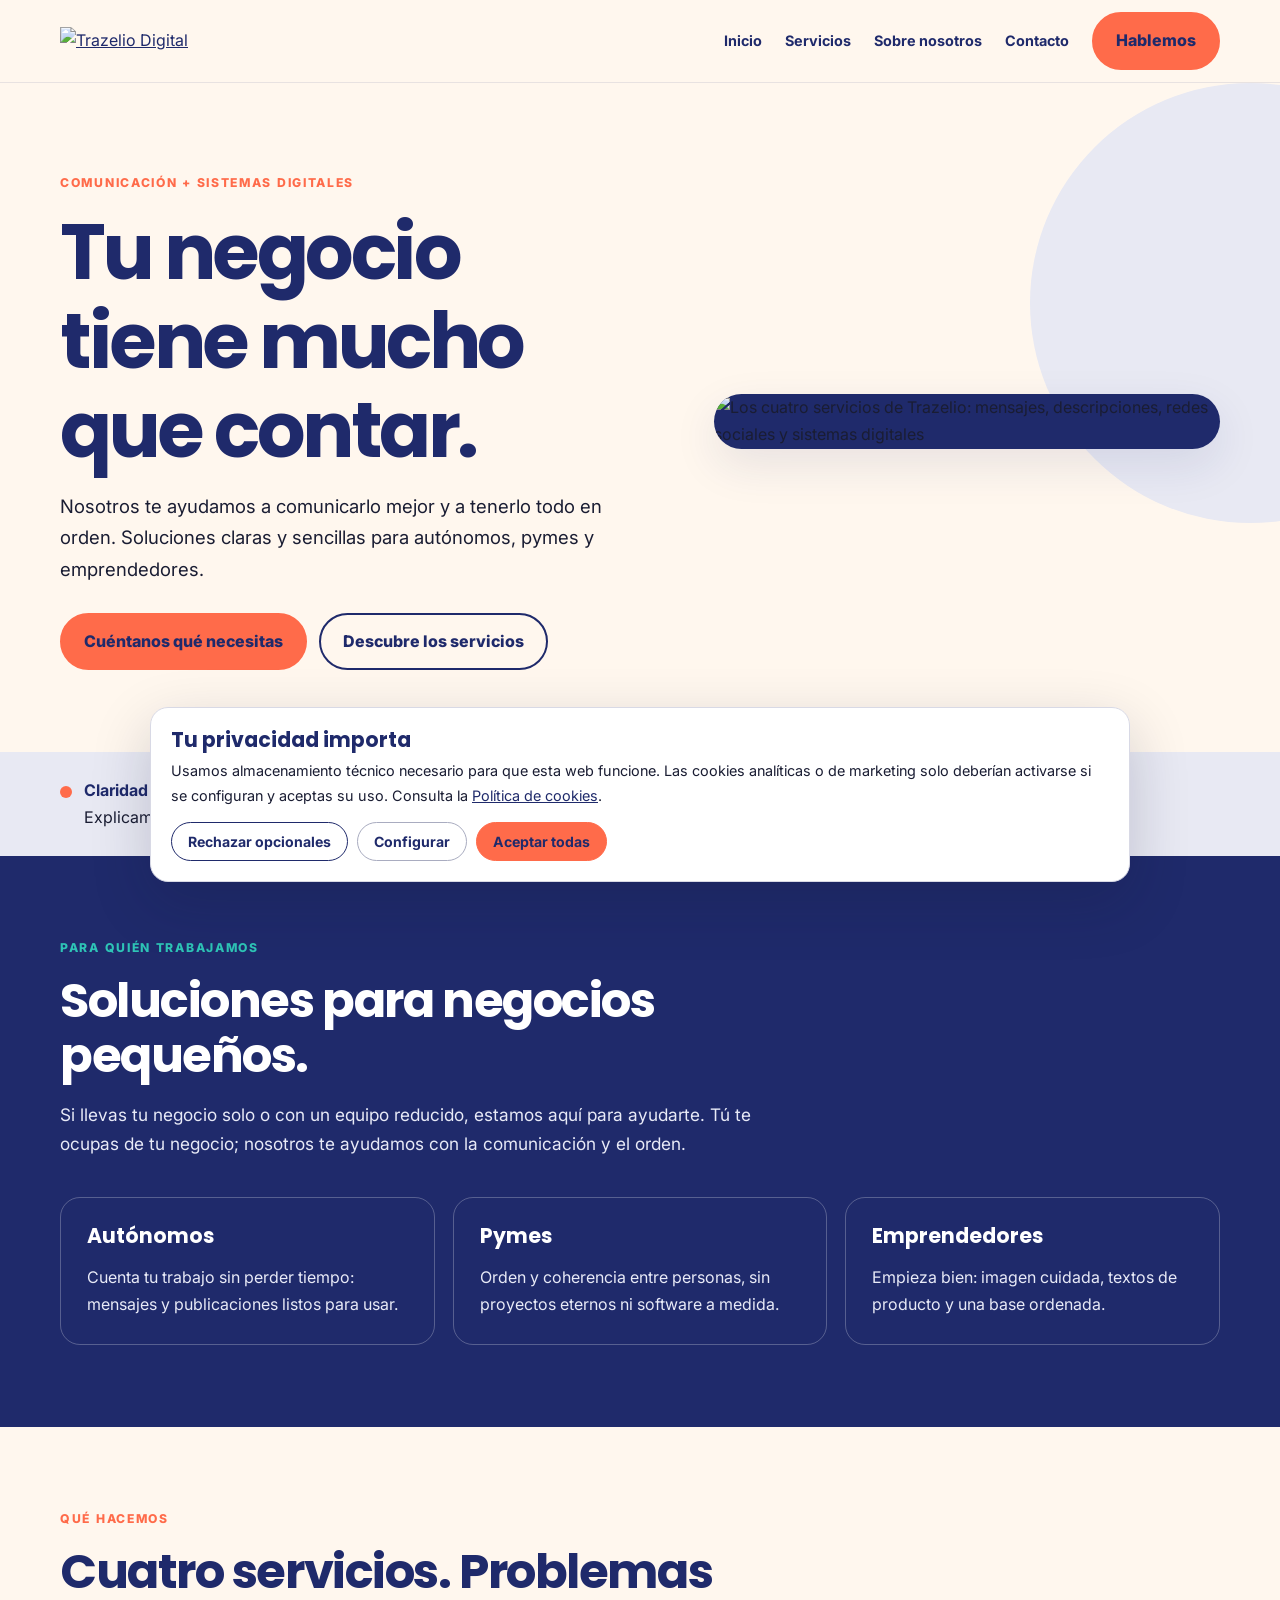
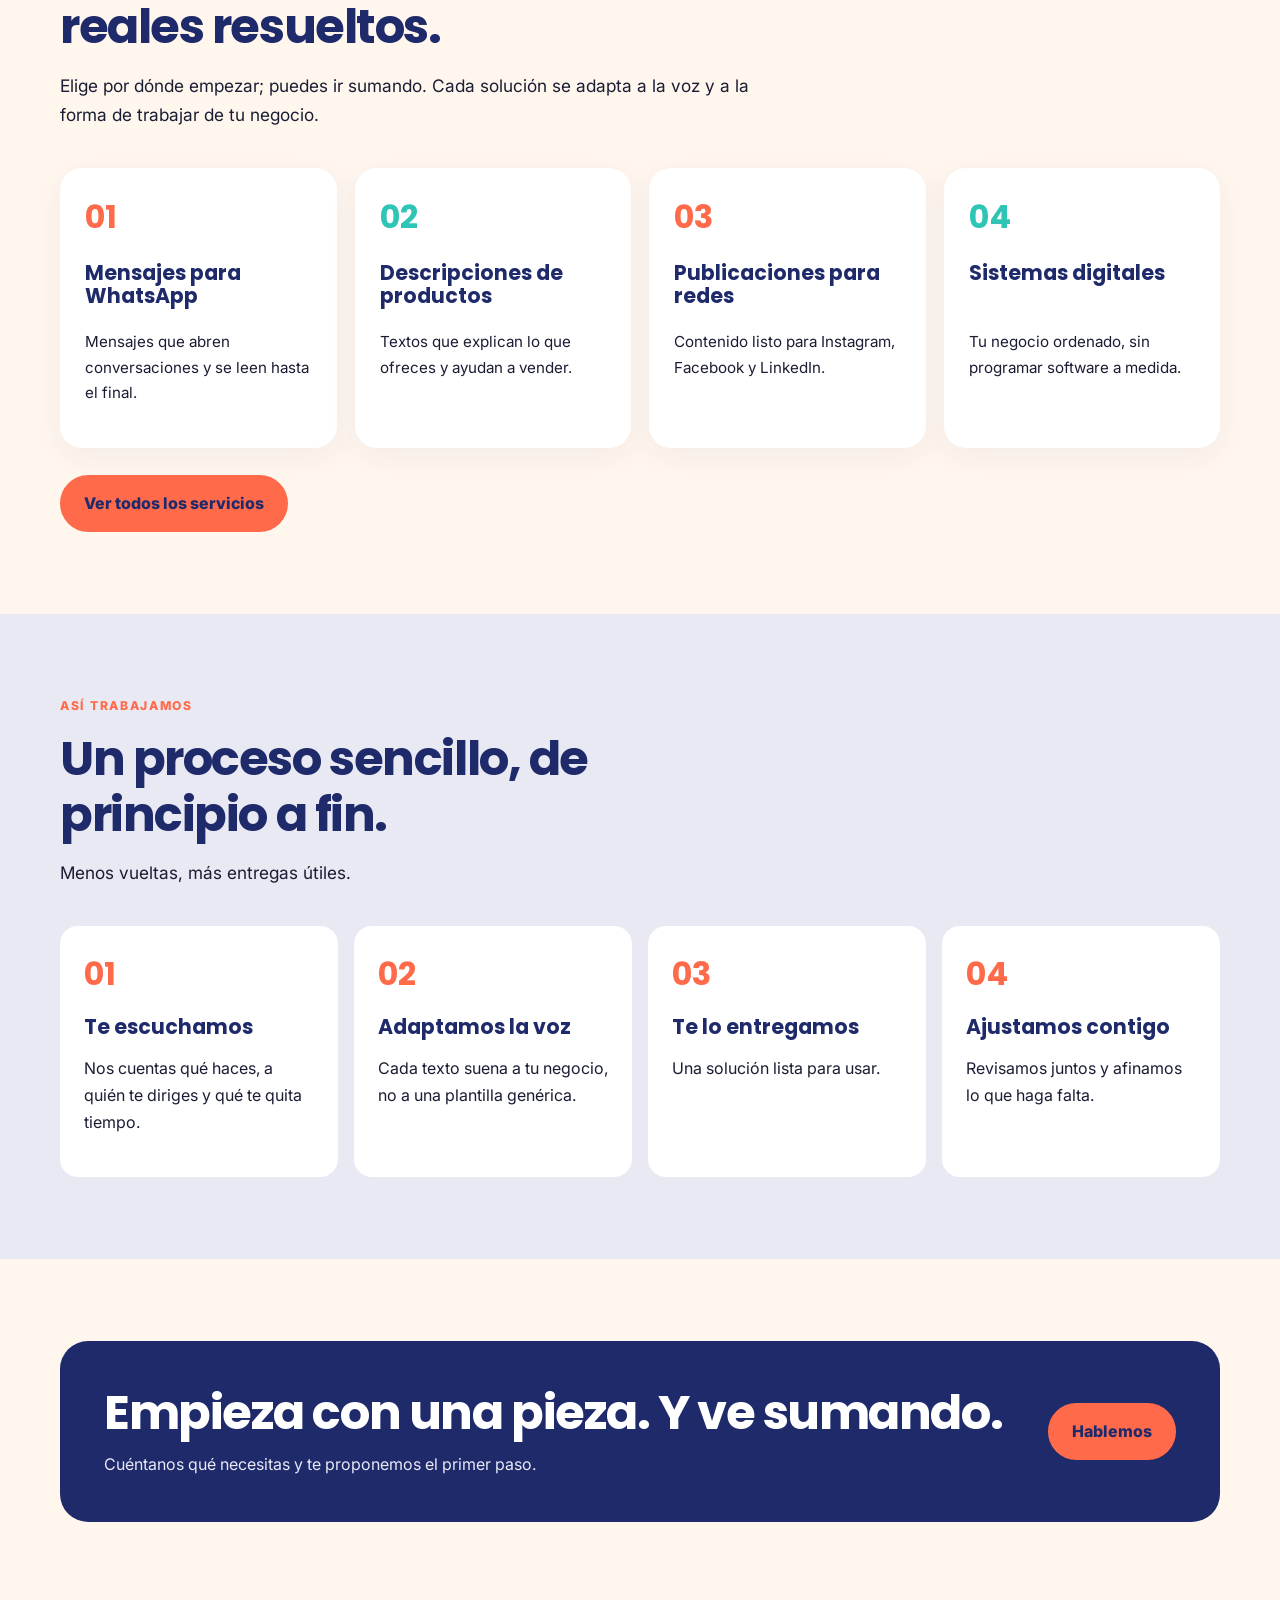
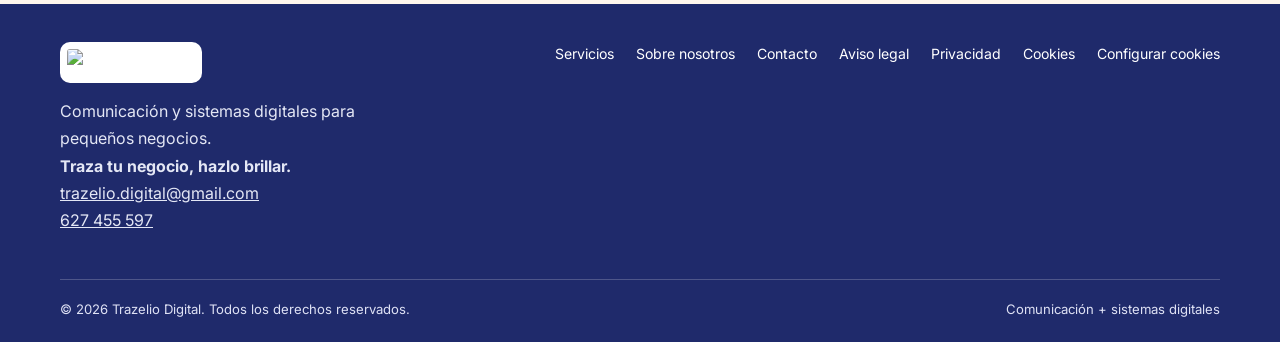
==== index.html @ 1b368d81 "Add files via upload" ====
<!doctype html><html lang="es"><head><meta charset="utf-8"><meta name="viewport" content="width=device-width, initial-scale=1"><meta name="theme-color" content="#1F2A6B"><link rel="icon" href="assets/trazelio-digital_avatar_perfil_cuadrado.png"><link rel="preconnect" href="https://fonts.googleapis.com"><link rel="preconnect" href="https://fonts.gstatic.com" crossorigin><link href="https://fonts.googleapis.com/css2?family=Inter:wght@400;500;600;700;800&family=Poppins:wght@500;600;700;800&display=swap" rel="stylesheet"><link rel="stylesheet" href="styles.css"><title>Trazelio Digital | Traza tu negocio, hazlo brillar</title><meta name="description" content="Comunicación y sistemas digitales para autónomos, pymes y emprendedores."></head><body><header><div class="wrap nav"><a class="brand" href="index.html" aria-label="Trazelio, inicio"><img src="assets/trazelio-digital_logo_color.svg" alt="Trazelio Digital"></a><button class="menu-toggle" aria-label="Abrir menú" aria-expanded="false">☰</button><nav class="navlinks"><a href="index.html">Inicio</a><a href="servicios.html">Servicios</a><a href="nosotros.html">Sobre nosotros</a><a href="contacto.html">Contacto</a><a class="btn" href="contacto.html">Hablemos</a></nav></div></header><main>
<section class="hero"><div class="wrap hero-grid"><div><div class="eyebrow">Comunicación + sistemas digitales</div><h1>Tu negocio tiene mucho que contar.</h1><p>Nosotros te ayudamos a comunicarlo mejor y a tenerlo todo en orden. Soluciones claras y sencillas para autónomos, pymes y emprendedores.</p><div class="actions"><a class="btn" href="contacto.html">Cuéntanos qué necesitas</a><a class="btn secondary" href="servicios.html">Descubre los servicios</a></div></div><div class="hero-visual"><img src="assets/09_servicios.png" alt="Los cuatro servicios de Trazelio: mensajes, descripciones, redes sociales y sistemas digitales"></div></div></section>
<div class="band"><div class="wrap three"><div class="tick"><i></i><div><b>Claridad</b><span>Explicamos las cosas sin jerga.</span></div></div><div class="tick"><i></i><div><b>Cercanía</b><span>Escuchamos y hablamos como tú.</span></div></div><div class="tick"><i></i><div><b>Utilidad práctica</b><span>Soluciones que puedes usar hoy.</span></div></div></div></div>
<section class="dark"><div class="wrap"><div class="section-head"><div class="eyebrow">Para quién trabajamos</div><h2>Soluciones para negocios pequeños.</h2><p>Si llevas tu negocio solo o con un equipo reducido, estamos aquí para ayudarte. Tú te ocupas de tu negocio; nosotros te ayudamos con la comunicación y el orden.</p></div><div class="audience-cards"><article class="audience-card"><h3>Autónomos</h3><p>Cuenta tu trabajo sin perder tiempo: mensajes y publicaciones listos para usar.</p></article><article class="audience-card"><h3>Pymes</h3><p>Orden y coherencia entre personas, sin proyectos eternos ni software a medida.</p></article><article class="audience-card"><h3>Emprendedores</h3><p>Empieza bien: imagen cuidada, textos de producto y una base ordenada.</p></article></div></div></section>
<section><div class="wrap"><div class="section-head"><div class="eyebrow">Qué hacemos</div><h2>Cuatro servicios. Problemas reales resueltos.</h2><p>Elige por dónde empezar; puedes ir sumando. Cada solución se adapta a la voz y a la forma de trabajar de tu negocio.</p></div><div class="cards"><article class="card"><div class="num">01</div><h3>Mensajes para WhatsApp</h3><p>Mensajes que abren conversaciones y se leen hasta el final.</p></article><article class="card"><div class="num">02</div><h3>Descripciones de productos</h3><p>Textos que explican lo que ofreces y ayudan a vender.</p></article><article class="card"><div class="num">03</div><h3>Publicaciones para redes</h3><p>Contenido listo para Instagram, Facebook y LinkedIn.</p></article><article class="card"><div class="num">04</div><h3>Sistemas digitales</h3><p>Tu negocio ordenado, sin programar software a medida.</p></article></div><div class="actions"><a class="btn" href="servicios.html">Ver todos los servicios</a></div></div></section>
<section style="background:var(--mist)"><div class="wrap"><div class="section-head"><div class="eyebrow">Así trabajamos</div><h2>Un proceso sencillo, de principio a fin.</h2><p>Menos vueltas, más entregas útiles.</p></div><div class="steps"><article class="step"><span>01</span><h3>Te escuchamos</h3><p>Nos cuentas qué haces, a quién te diriges y qué te quita tiempo.</p></article><article class="step"><span>02</span><h3>Adaptamos la voz</h3><p>Cada texto suena a tu negocio, no a una plantilla genérica.</p></article><article class="step"><span>03</span><h3>Te lo entregamos</h3><p>Una solución lista para usar.</p></article><article class="step"><span>04</span><h3>Ajustamos contigo</h3><p>Revisamos juntos y afinamos lo que haga falta.</p></article></div></div></section>
<section><div class="wrap"><div class="cta"><div><h2>Empieza con una pieza. Y ve sumando.</h2><p>Cuéntanos qué necesitas y te proponemos el primer paso.</p></div><a class="btn" href="contacto.html">Hablemos</a></div></div></section>
</main><footer><div class="wrap"><div class="footer-top"><div><img class="footer-logo" src="assets/trazelio-digital_logo_blanco.svg" alt="Trazelio Digital"><p style="max-width:360px;margin-top:15px;color:#e4e7f5">Comunicación y sistemas digitales para pequeños negocios.<br><strong>Traza tu negocio, hazlo brillar.</strong><br><a href="mailto:trazelio.digital@gmail.com" style="color:#e4e7f5">trazelio.digital@gmail.com</a><br><a href="tel:+34627455597" style="color:#e4e7f5">627 455 597</a></p></div><nav class="footer-links"><a href="servicios.html">Servicios</a><a href="nosotros.html">Sobre nosotros</a><a href="contacto.html">Contacto</a><a href="aviso-legal.html">Aviso legal</a><a href="privacidad.html">Privacidad</a><a href="cookies.html">Cookies</a><a href="#" data-open-cookies>Configurar cookies</a></nav></div><div class="footer-bottom"><span>© <span id="year">2026</span> Trazelio Digital. Todos los derechos reservados.</span><span>Comunicación + sistemas digitales</span></div></div></footer><aside class="cookie-banner" role="dialog" aria-label="Preferencias de cookies" aria-live="polite"><h3>Tu privacidad importa</h3><p>Usamos almacenamiento técnico necesario para que esta web funcione. Las cookies analíticas o de marketing solo deberían activarse si se configuran y aceptas su uso. Consulta la <a href="cookies.html">Política de cookies</a>.</p><div class="cookie-actions"><button class="reject" data-cookie="reject">Rechazar opcionales</button><button class="config" data-cookie="settings">Configurar</button><button class="accept" data-cookie="accept">Aceptar todas</button></div><div class="cookie-settings"><label><input type="checkbox" checked disabled> Técnicas necesarias (siempre activas)</label><label><input id="cookie-analytics" type="checkbox"> Analíticas</label><label><input id="cookie-marketing" type="checkbox"> Marketing</label><div class="cookie-actions"><button data-cookie="save">Guardar selección</button></div></div></aside><script src="script.js"></script><script>document.getElementById('year').textContent=new Date().getFullYear();</script></body></html>
---- styles.css ----
:root{--blue:#1F2A6B;--coral:#FF6B4A;--teal:#2EC4B6;--cream:#FFF7EE;--mist:#E8E9F3;--ink:#1A1D33;--white:#fff;--muted:#62657b;--shadow:0 16px 45px rgba(31,42,107,.10)}
*{box-sizing:border-box}html{scroll-behavior:smooth}body{margin:0;background:var(--cream);color:var(--ink);font:16px/1.7 Inter,Arial,sans-serif}img{max-width:100%;height:auto}a{color:var(--blue)}h1,h2,h3,h4{font-family:Poppins,Arial,sans-serif;line-height:1.16;color:var(--blue);margin:0 0 16px}h1{font-size:clamp(2.55rem,6vw,4.8rem);letter-spacing:-.045em}h2{font-size:clamp(2rem,4vw,3rem);letter-spacing:-.03em}h3{font-size:1.28rem}p{margin:0 0 17px}.wrap{width:min(1160px,calc(100% - 44px));margin:auto}.eyebrow{font-size:.76rem;text-transform:uppercase;letter-spacing:.14em;font-weight:800;color:var(--coral);margin-bottom:14px}.muted{color:var(--muted)}.small{font-size:.9rem}.btn{display:inline-flex;align-items:center;justify-content:center;background:var(--coral);color:var(--blue);font-weight:800;text-decoration:none;padding:13px 22px;border-radius:999px;border:2px solid var(--coral);transition:.2s}.btn:hover{transform:translateY(-2px);box-shadow:var(--shadow)}.btn.secondary{background:transparent;border-color:var(--blue);color:var(--blue)}.btn.light{background:var(--cream);border-color:var(--cream)}
header{position:sticky;top:0;z-index:20;background:rgba(255,247,238,.96);backdrop-filter:blur(12px);border-bottom:1px solid rgba(31,42,107,.1)}.nav{min-height:82px;display:flex;align-items:center;justify-content:space-between;gap:22px}.brand img{width:205px;display:block}.navlinks{display:flex;align-items:center;gap:23px}.navlinks a:not(.btn){text-decoration:none;font-size:.9rem;font-weight:700;color:var(--blue)}.navlinks a[aria-current=page]{color:var(--coral)}.menu-toggle{display:none;background:none;border:0;color:var(--blue);font-size:1.6rem}
.hero{padding:90px 0 82px;position:relative;overflow:hidden}.hero:after{content:"";position:absolute;width:440px;height:440px;border-radius:50%;background:var(--mist);right:-190px;top:0;z-index:-1}.hero-grid{display:grid;grid-template-columns:1.08fr .92fr;gap:60px;align-items:center}.hero p{font-size:1.16rem;max-width:660px}.actions{display:flex;gap:12px;flex-wrap:wrap;margin-top:27px}.hero-visual{border-radius:30px;overflow:hidden;background:var(--blue);box-shadow:var(--shadow)}.hero-visual img{display:block;width:100%;height:100%;object-fit:cover}.hero-visual.pad{padding:25px}
.band{background:var(--mist);padding:25px 0}.three{display:grid;grid-template-columns:repeat(3,1fr);gap:24px}.tick{display:flex;gap:12px}.tick i{width:12px;height:12px;border-radius:50%;background:var(--coral);margin-top:9px;flex:none}.tick:nth-child(2) i{background:var(--teal)}.tick b{display:block;color:var(--blue)}
section{padding:82px 0}.section-head{max-width:730px;margin-bottom:38px}.section-head p{font-size:1.08rem}.dark{background:var(--blue);color:#fff}.dark h1,.dark h2,.dark h3{color:#fff}.dark .eyebrow{color:var(--teal)}.dark p{color:#e8eaf7}
.cards{display:grid;grid-template-columns:repeat(4,1fr);gap:18px}.card{background:#fff;border-radius:22px;padding:25px;box-shadow:0 8px 30px rgba(31,42,107,.06)}.card .num{font:700 2rem Poppins;color:var(--coral);margin-bottom:20px}.card:nth-child(even) .num{color:var(--teal)}.card p{font-size:.95rem}.card h3{min-height:52px}.audience-cards{display:grid;grid-template-columns:repeat(3,1fr);gap:18px}.audience-card{padding:26px;border:1px solid #ffffff40;border-radius:20px}.audience-card p{margin:0}
.feature{display:grid;grid-template-columns:1fr 1fr;gap:50px;align-items:center}.feature img{width:100%;border-radius:24px;box-shadow:var(--shadow)}.list{padding:0;list-style:none}.list li{padding:8px 0 8px 28px;position:relative}.list li:before{content:"✓";position:absolute;left:0;color:var(--coral);font-weight:900}
.steps{display:grid;grid-template-columns:repeat(4,1fr);gap:16px}.step{background:#fff;border-radius:18px;padding:24px}.step span{font:700 2rem Poppins;color:var(--coral);display:block;margin-bottom:17px}
.cta{background:var(--blue);color:#fff;border-radius:28px;padding:44px;display:flex;justify-content:space-between;align-items:center;gap:25px}.cta h2{color:#fff;margin:0}.cta p{margin:10px 0 0;color:#e8eaf7}
.page-hero{padding:70px 0 58px;background:var(--blue);color:#fff}.page-hero h1{color:#fff;max-width:900px}.page-hero p{max-width:760px;font-size:1.1rem;color:#e8eaf7}.page-hero .eyebrow{color:var(--teal)}
.detail-grid{display:grid;grid-template-columns:1fr 1fr;gap:20px}.detail{background:#fff;border-radius:22px;padding:30px;box-shadow:0 8px 30px rgba(31,42,107,.05)}.detail .tag{color:var(--coral);font-size:.76rem;letter-spacing:.1em;font-weight:800;text-transform:uppercase}
.contact-grid{display:grid;grid-template-columns:1fr .85fr;gap:45px;align-items:start}.contact-panel{background:var(--blue);color:#fff;padding:34px;border-radius:24px}.contact-panel h2,.contact-panel h3{color:#fff}.contact-panel a{color:var(--coral);font-weight:800}.notice{padding:18px 20px;border-left:4px solid var(--coral);background:#fff;border-radius:0 14px 14px 0}
.legal{max-width:850px}.legal h2{font-size:1.55rem;margin-top:35px}.legal h3{font-size:1.12rem;margin-top:24px}.legal .placeholder{background:#fff0df;padding:2px 5px;border-radius:4px;color:#783d23;font-weight:700}
footer{background:var(--blue);color:#fff;padding:38px 0 22px}.footer-top{display:flex;justify-content:space-between;gap:35px;align-items:flex-start}.footer-logo{width:185px;background:#fff;border-radius:10px;padding:7px}.footer-links{display:flex;gap:14px 22px;flex-wrap:wrap;justify-content:flex-end}.footer-links a{color:#fff;text-decoration:none;font-size:.88rem}.footer-bottom{border-top:1px solid #ffffff35;margin-top:28px;padding-top:18px;color:#dfe2f5;font-size:.82rem;display:flex;justify-content:space-between;gap:15px}
.cookie-banner{position:fixed;z-index:100;bottom:18px;left:18px;right:18px;max-width:980px;margin:auto;background:#fff;border:1px solid #d8d9e5;border-radius:18px;padding:20px;box-shadow:0 20px 60px #10143230;display:none}.cookie-banner.show{display:block}.cookie-banner h3{margin:0 0 7px}.cookie-banner p{font-size:.9rem;margin:0 0 14px}.cookie-actions{display:flex;gap:9px;flex-wrap:wrap}.cookie-actions button{cursor:pointer;font:700 .88rem Inter;padding:10px 16px;border-radius:999px;border:1px solid var(--blue);background:#fff;color:var(--blue)}.cookie-actions .accept{background:var(--coral);border-color:var(--coral)}.cookie-actions .reject{background:#fff}.cookie-actions .config{border-color:#a9acc0}.cookie-settings{display:none;margin-top:12px;padding-top:12px;border-top:1px solid var(--mist)}.cookie-settings.show{display:block}.cookie-settings label{display:block;margin:8px 0}.cookie-settings input{margin-right:8px}
@media(max-width:920px){.hero-grid,.feature,.contact-grid{grid-template-columns:1fr}.cards{grid-template-columns:repeat(2,1fr)}.steps{grid-template-columns:repeat(2,1fr)}.hero-visual{max-height:380px}.hero-visual img{max-height:380px;object-fit:contain}}
@media(max-width:680px){.wrap{width:calc(100% - 32px)}.nav{min-height:70px}.brand img{width:170px}.menu-toggle{display:block}.navlinks{display:none;position:absolute;left:0;right:0;top:70px;background:var(--cream);padding:18px 22px 24px;box-shadow:var(--shadow);flex-direction:column;align-items:stretch;gap:16px}.navlinks.open{display:flex}.navlinks .btn{text-align:center}.hero{padding:62px 0}.three,.audience-cards,.detail-grid{grid-template-columns:1fr}.cards{grid-template-columns:1fr}.card h3{min-height:0}.steps{grid-template-columns:1fr 1fr}section{padding:62px 0}.cta{padding:28px;display:block}.cta .btn{margin-top:20px}.page-hero{padding:55px 0 45px}.footer-top,.footer-bottom{flex-direction:column}.footer-links{justify-content:flex-start}.cookie-banner{left:10px;right:10px;bottom:10px}.cookie-actions button{flex:1}}
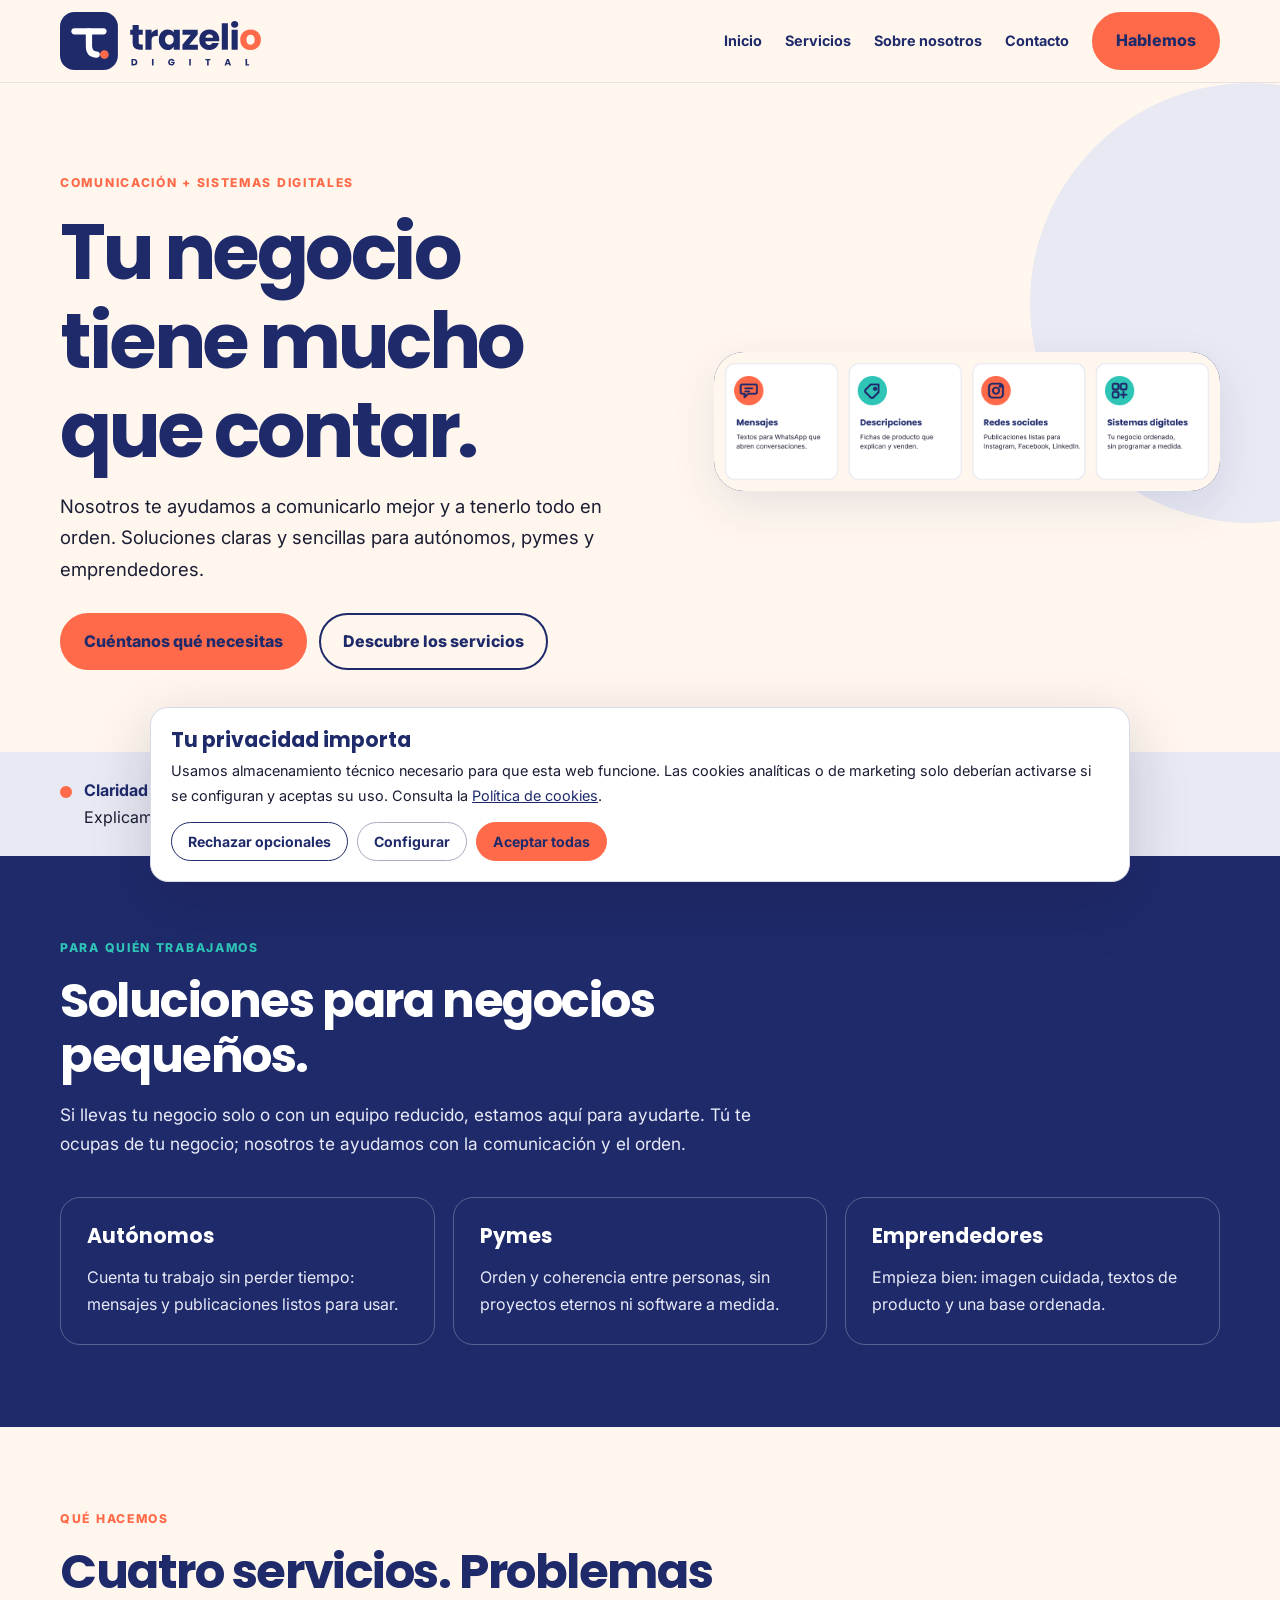
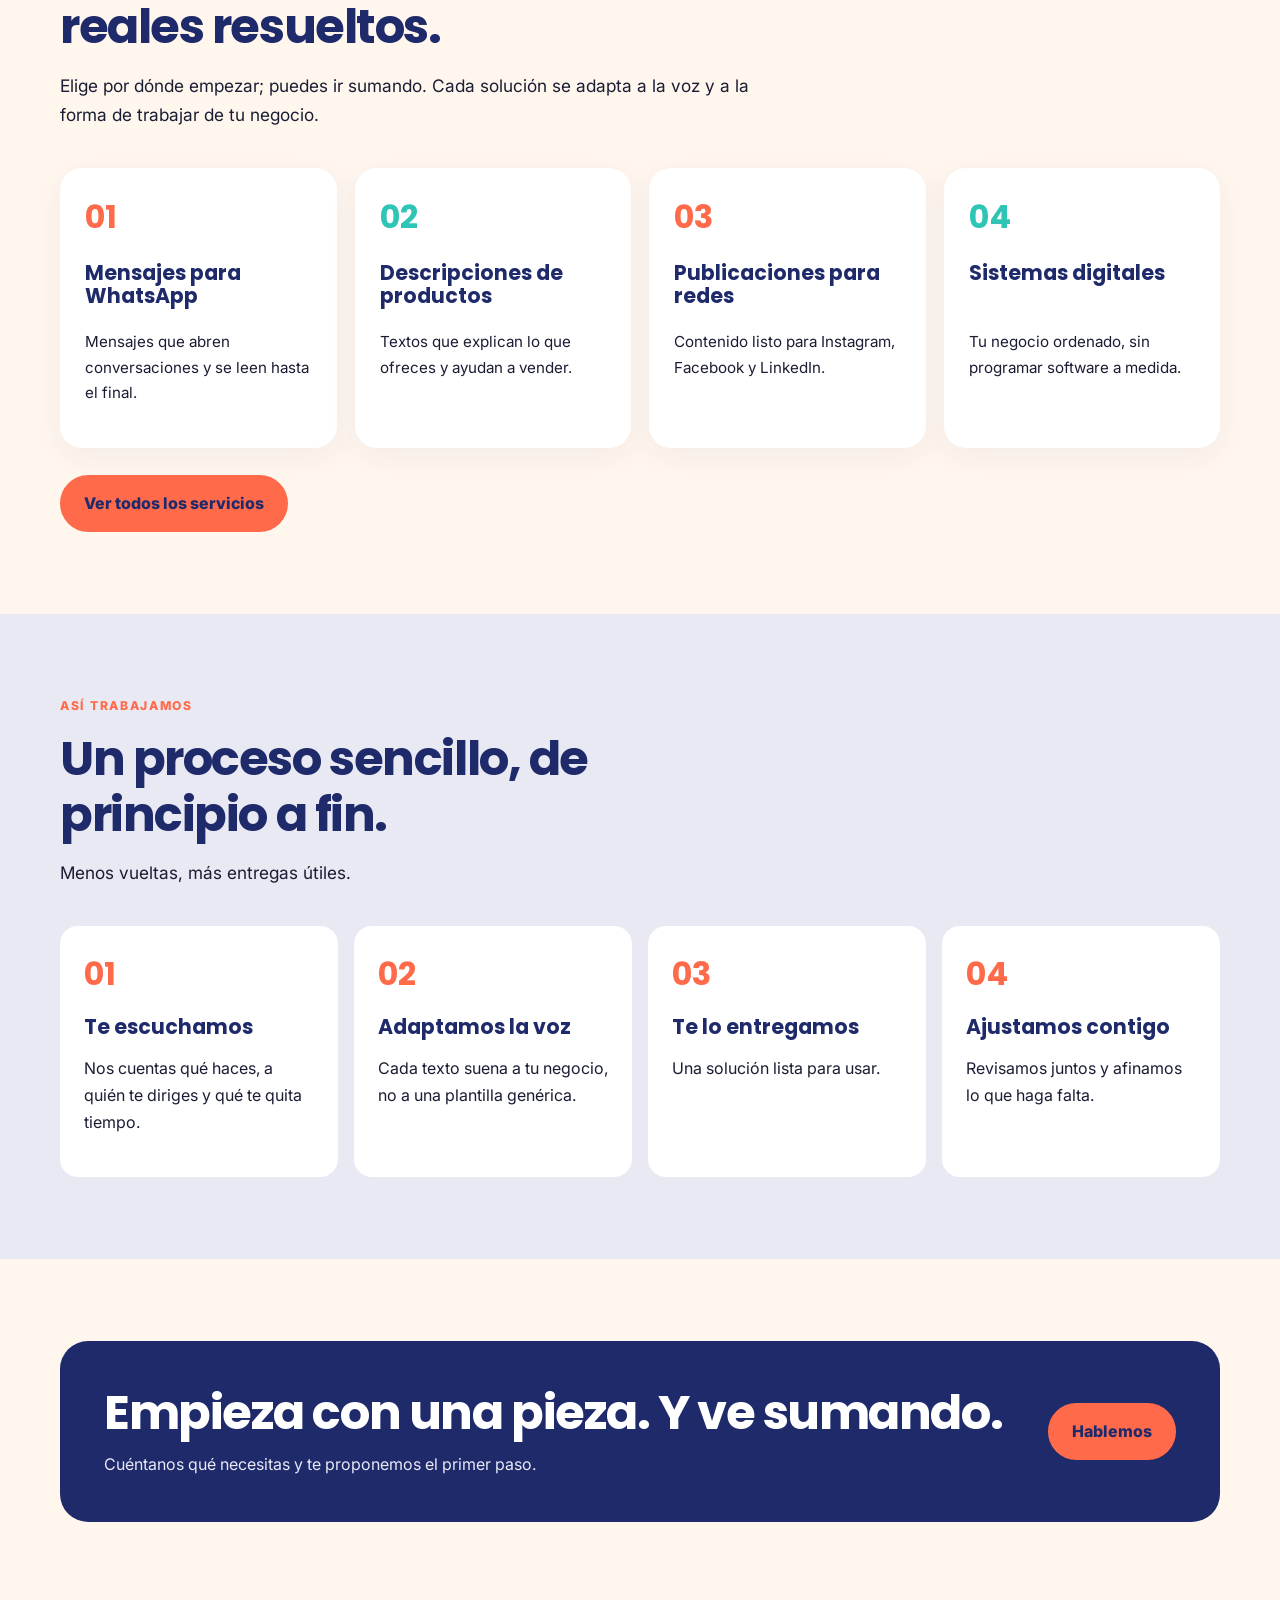
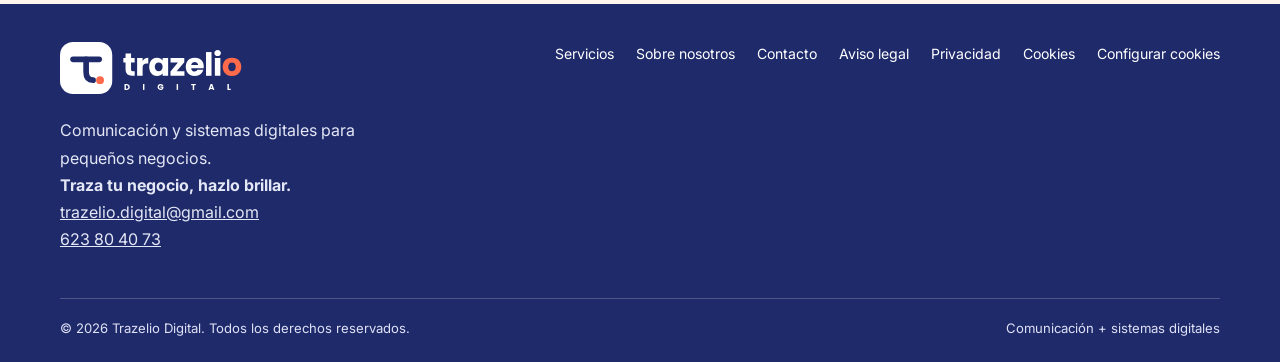
==== commit 8be869af: "Actualizar teléfono de contacto a 623 80 40 73" ====
--- a/index.html
+++ b/index.html
@@ -5,4 +5,4 @@
 <section><div class="wrap"><div class="section-head"><div class="eyebrow">Qué hacemos</div><h2>Cuatro servicios. Problemas reales resueltos.</h2><p>Elige por dónde empezar; puedes ir sumando. Cada solución se adapta a la voz y a la forma de trabajar de tu negocio.</p></div><div class="cards"><article class="card"><div class="num">01</div><h3>Mensajes para WhatsApp</h3><p>Mensajes que abren conversaciones y se leen hasta el final.</p></article><article class="card"><div class="num">02</div><h3>Descripciones de productos</h3><p>Textos que explican lo que ofreces y ayudan a vender.</p></article><article class="card"><div class="num">03</div><h3>Publicaciones para redes</h3><p>Contenido listo para Instagram, Facebook y LinkedIn.</p></article><article class="card"><div class="num">04</div><h3>Sistemas digitales</h3><p>Tu negocio ordenado, sin programar software a medida.</p></article></div><div class="actions"><a class="btn" href="servicios.html">Ver todos los servicios</a></div></div></section>
 <section style="background:var(--mist)"><div class="wrap"><div class="section-head"><div class="eyebrow">Así trabajamos</div><h2>Un proceso sencillo, de principio a fin.</h2><p>Menos vueltas, más entregas útiles.</p></div><div class="steps"><article class="step"><span>01</span><h3>Te escuchamos</h3><p>Nos cuentas qué haces, a quién te diriges y qué te quita tiempo.</p></article><article class="step"><span>02</span><h3>Adaptamos la voz</h3><p>Cada texto suena a tu negocio, no a una plantilla genérica.</p></article><article class="step"><span>03</span><h3>Te lo entregamos</h3><p>Una solución lista para usar.</p></article><article class="step"><span>04</span><h3>Ajustamos contigo</h3><p>Revisamos juntos y afinamos lo que haga falta.</p></article></div></div></section>
 <section><div class="wrap"><div class="cta"><div><h2>Empieza con una pieza. Y ve sumando.</h2><p>Cuéntanos qué necesitas y te proponemos el primer paso.</p></div><a class="btn" href="contacto.html">Hablemos</a></div></div></section>
-</main><footer><div class="wrap"><div class="footer-top"><div><img class="footer-logo" src="assets/trazelio-digital_logo_blanco.svg" alt="Trazelio Digital"><p style="max-width:360px;margin-top:15px;color:#e4e7f5">Comunicación y sistemas digitales para pequeños negocios.<br><strong>Traza tu negocio, hazlo brillar.</strong><br><a href="mailto:trazelio.digital@gmail.com" style="color:#e4e7f5">trazelio.digital@gmail.com</a><br><a href="tel:+34627455597" style="color:#e4e7f5">627 455 597</a></p></div><nav class="footer-links"><a href="servicios.html">Servicios</a><a href="nosotros.html">Sobre nosotros</a><a href="contacto.html">Contacto</a><a href="aviso-legal.html">Aviso legal</a><a href="privacidad.html">Privacidad</a><a href="cookies.html">Cookies</a><a href="#" data-open-cookies>Configurar cookies</a></nav></div><div class="footer-bottom"><span>© <span id="year">2026</span> Trazelio Digital. Todos los derechos reservados.</span><span>Comunicación + sistemas digitales</span></div></div></footer><aside class="cookie-banner" role="dialog" aria-label="Preferencias de cookies" aria-live="polite"><h3>Tu privacidad importa</h3><p>Usamos almacenamiento técnico necesario para que esta web funcione. Las cookies analíticas o de marketing solo deberían activarse si se configuran y aceptas su uso. Consulta la <a href="cookies.html">Política de cookies</a>.</p><div class="cookie-actions"><button class="reject" data-cookie="reject">Rechazar opcionales</button><button class="config" data-cookie="settings">Configurar</button><button class="accept" data-cookie="accept">Aceptar todas</button></div><div class="cookie-settings"><label><input type="checkbox" checked disabled> Técnicas necesarias (siempre activas)</label><label><input id="cookie-analytics" type="checkbox"> Analíticas</label><label><input id="cookie-marketing" type="checkbox"> Marketing</label><div class="cookie-actions"><button data-cookie="save">Guardar selección</button></div></div></aside><script src="script.js"></script><script>document.getElementById('year').textContent=new Date().getFullYear();</script></body></html>+</main><footer><div class="wrap"><div class="footer-top"><div><img class="footer-logo" src="assets/trazelio-digital_logo_blanco.svg" alt="Trazelio Digital"><p style="max-width:360px;margin-top:15px;color:#e4e7f5">Comunicación y sistemas digitales para pequeños negocios.<br><strong>Traza tu negocio, hazlo brillar.</strong><br><a href="mailto:trazelio.digital@gmail.com" style="color:#e4e7f5">trazelio.digital@gmail.com</a><br><a href="tel:+34623804073" style="color:#e4e7f5">623 80 40 73</a></p></div><nav class="footer-links"><a href="servicios.html">Servicios</a><a href="nosotros.html">Sobre nosotros</a><a href="contacto.html">Contacto</a><a href="aviso-legal.html">Aviso legal</a><a href="privacidad.html">Privacidad</a><a href="cookies.html">Cookies</a><a href="#" data-open-cookies>Configurar cookies</a></nav></div><div class="footer-bottom"><span>© <span id="year">2026</span> Trazelio Digital. Todos los derechos reservados.</span><span>Comunicación + sistemas digitales</span></div></div></footer><aside class="cookie-banner" role="dialog" aria-label="Preferencias de cookies" aria-live="polite"><h3>Tu privacidad importa</h3><p>Usamos almacenamiento técnico necesario para que esta web funcione. Las cookies analíticas o de marketing solo deberían activarse si se configuran y aceptas su uso. Consulta la <a href="cookies.html">Política de cookies</a>.</p><div class="cookie-actions"><button class="reject" data-cookie="reject">Rechazar opcionales</button><button class="config" data-cookie="settings">Configurar</button><button class="accept" data-cookie="accept">Aceptar todas</button></div><div class="cookie-settings"><label><input type="checkbox" checked disabled> Técnicas necesarias (siempre activas)</label><label><input id="cookie-analytics" type="checkbox"> Analíticas</label><label><input id="cookie-marketing" type="checkbox"> Marketing</label><div class="cookie-actions"><button data-cookie="save">Guardar selección</button></div></div></aside><script src="script.js"></script><script>document.getElementById('year').textContent=new Date().getFullYear();</script></body></html>
--- a/styles.css
+++ b/styles.css
@@ -12,7 +12,7 @@
 .detail-grid{display:grid;grid-template-columns:1fr 1fr;gap:20px}.detail{background:#fff;border-radius:22px;padding:30px;box-shadow:0 8px 30px rgba(31,42,107,.05)}.detail .tag{color:var(--coral);font-size:.76rem;letter-spacing:.1em;font-weight:800;text-transform:uppercase}
 .contact-grid{display:grid;grid-template-columns:1fr .85fr;gap:45px;align-items:start}.contact-panel{background:var(--blue);color:#fff;padding:34px;border-radius:24px}.contact-panel h2,.contact-panel h3{color:#fff}.contact-panel a{color:var(--coral);font-weight:800}.notice{padding:18px 20px;border-left:4px solid var(--coral);background:#fff;border-radius:0 14px 14px 0}
 .legal{max-width:850px}.legal h2{font-size:1.55rem;margin-top:35px}.legal h3{font-size:1.12rem;margin-top:24px}.legal .placeholder{background:#fff0df;padding:2px 5px;border-radius:4px;color:#783d23;font-weight:700}
-footer{background:var(--blue);color:#fff;padding:38px 0 22px}.footer-top{display:flex;justify-content:space-between;gap:35px;align-items:flex-start}.footer-logo{width:185px;background:#fff;border-radius:10px;padding:7px}.footer-links{display:flex;gap:14px 22px;flex-wrap:wrap;justify-content:flex-end}.footer-links a{color:#fff;text-decoration:none;font-size:.88rem}.footer-bottom{border-top:1px solid #ffffff35;margin-top:28px;padding-top:18px;color:#dfe2f5;font-size:.82rem;display:flex;justify-content:space-between;gap:15px}
+footer{background:var(--blue);color:#fff;padding:38px 0 22px}.footer-top{display:flex;justify-content:space-between;gap:35px;align-items:flex-start}.footer-logo{width:185px}.footer-links{display:flex;gap:14px 22px;flex-wrap:wrap;justify-content:flex-end}.footer-links a{color:#fff;text-decoration:none;font-size:.88rem}.footer-bottom{border-top:1px solid #ffffff35;margin-top:28px;padding-top:18px;color:#dfe2f5;font-size:.82rem;display:flex;justify-content:space-between;gap:15px}
 .cookie-banner{position:fixed;z-index:100;bottom:18px;left:18px;right:18px;max-width:980px;margin:auto;background:#fff;border:1px solid #d8d9e5;border-radius:18px;padding:20px;box-shadow:0 20px 60px #10143230;display:none}.cookie-banner.show{display:block}.cookie-banner h3{margin:0 0 7px}.cookie-banner p{font-size:.9rem;margin:0 0 14px}.cookie-actions{display:flex;gap:9px;flex-wrap:wrap}.cookie-actions button{cursor:pointer;font:700 .88rem Inter;padding:10px 16px;border-radius:999px;border:1px solid var(--blue);background:#fff;color:var(--blue)}.cookie-actions .accept{background:var(--coral);border-color:var(--coral)}.cookie-actions .reject{background:#fff}.cookie-actions .config{border-color:#a9acc0}.cookie-settings{display:none;margin-top:12px;padding-top:12px;border-top:1px solid var(--mist)}.cookie-settings.show{display:block}.cookie-settings label{display:block;margin:8px 0}.cookie-settings input{margin-right:8px}
 @media(max-width:920px){.hero-grid,.feature,.contact-grid{grid-template-columns:1fr}.cards{grid-template-columns:repeat(2,1fr)}.steps{grid-template-columns:repeat(2,1fr)}.hero-visual{max-height:380px}.hero-visual img{max-height:380px;object-fit:contain}}
 @media(max-width:680px){.wrap{width:calc(100% - 32px)}.nav{min-height:70px}.brand img{width:170px}.menu-toggle{display:block}.navlinks{display:none;position:absolute;left:0;right:0;top:70px;background:var(--cream);padding:18px 22px 24px;box-shadow:var(--shadow);flex-direction:column;align-items:stretch;gap:16px}.navlinks.open{display:flex}.navlinks .btn{text-align:center}.hero{padding:62px 0}.three,.audience-cards,.detail-grid{grid-template-columns:1fr}.cards{grid-template-columns:1fr}.card h3{min-height:0}.steps{grid-template-columns:1fr 1fr}section{padding:62px 0}.cta{padding:28px;display:block}.cta .btn{margin-top:20px}.page-hero{padding:55px 0 45px}.footer-top,.footer-bottom{flex-direction:column}.footer-links{justify-content:flex-start}.cookie-banner{left:10px;right:10px;bottom:10px}.cookie-actions button{flex:1}}
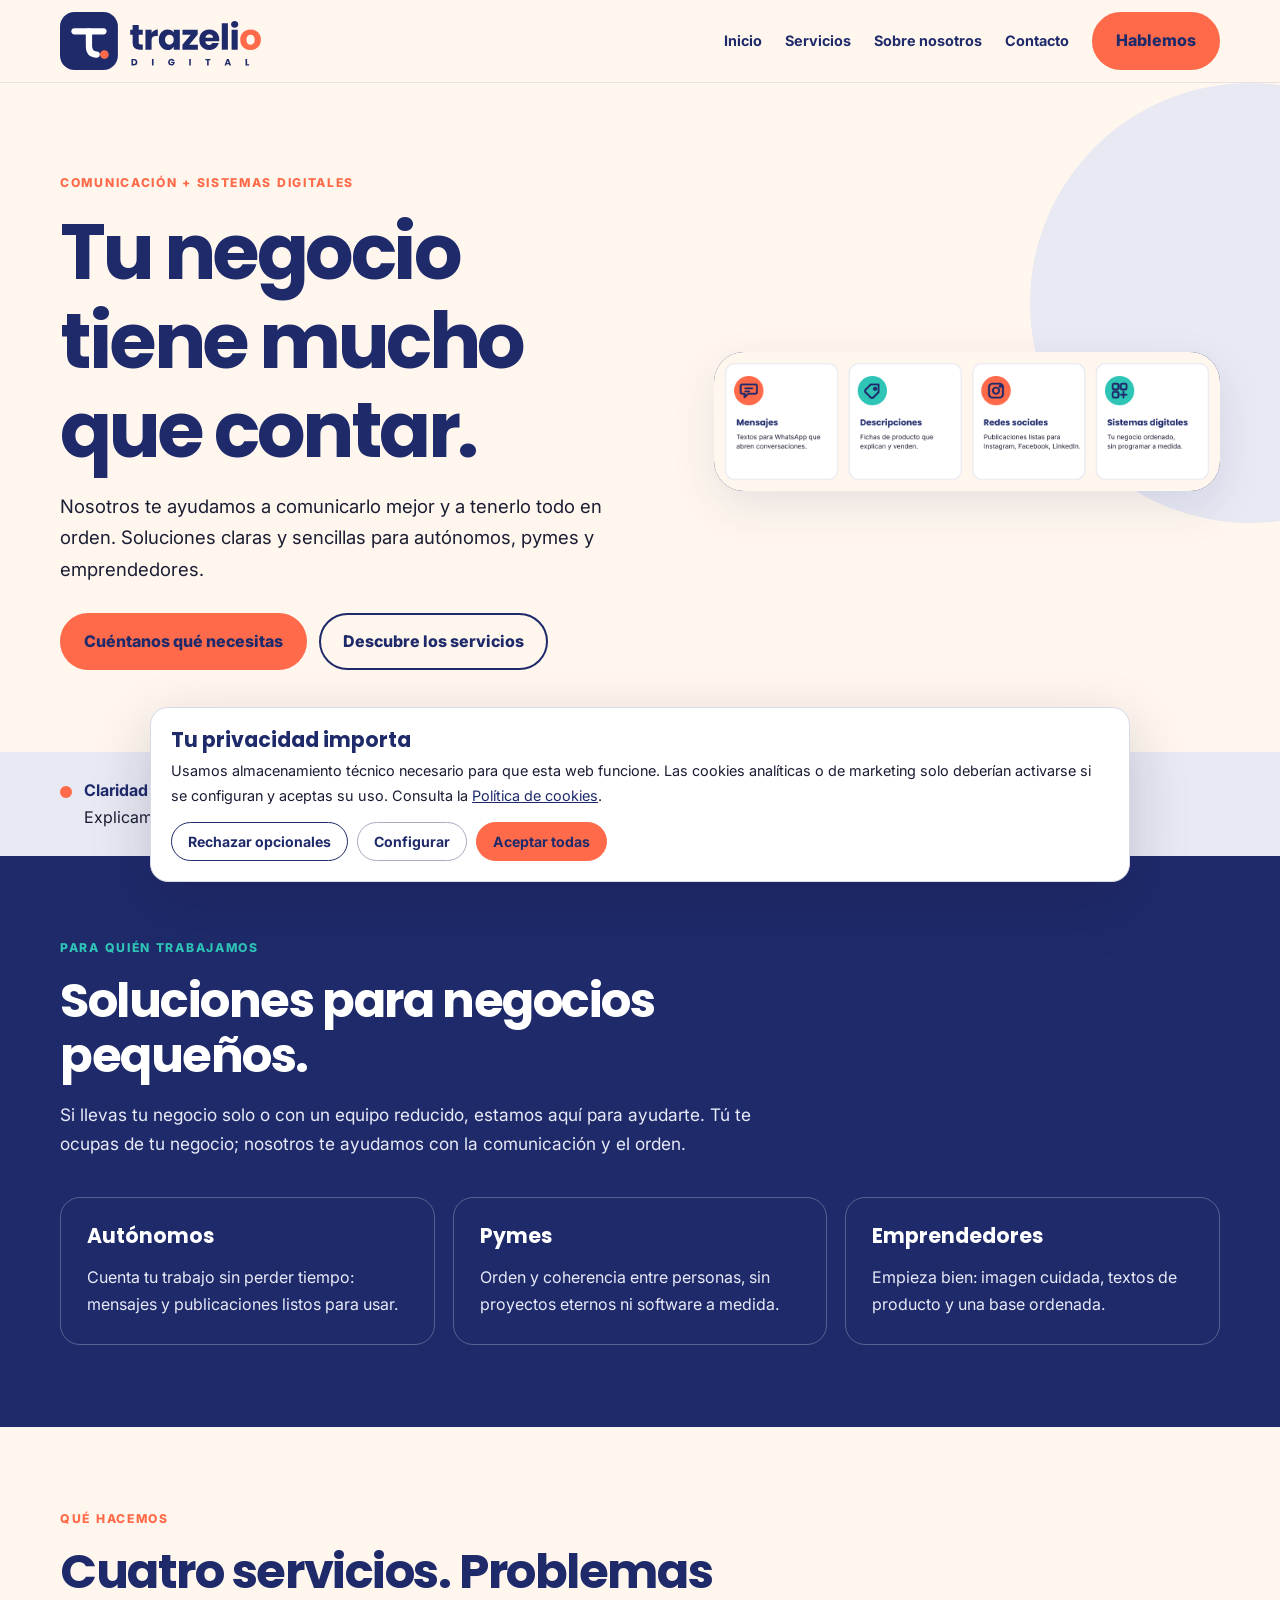
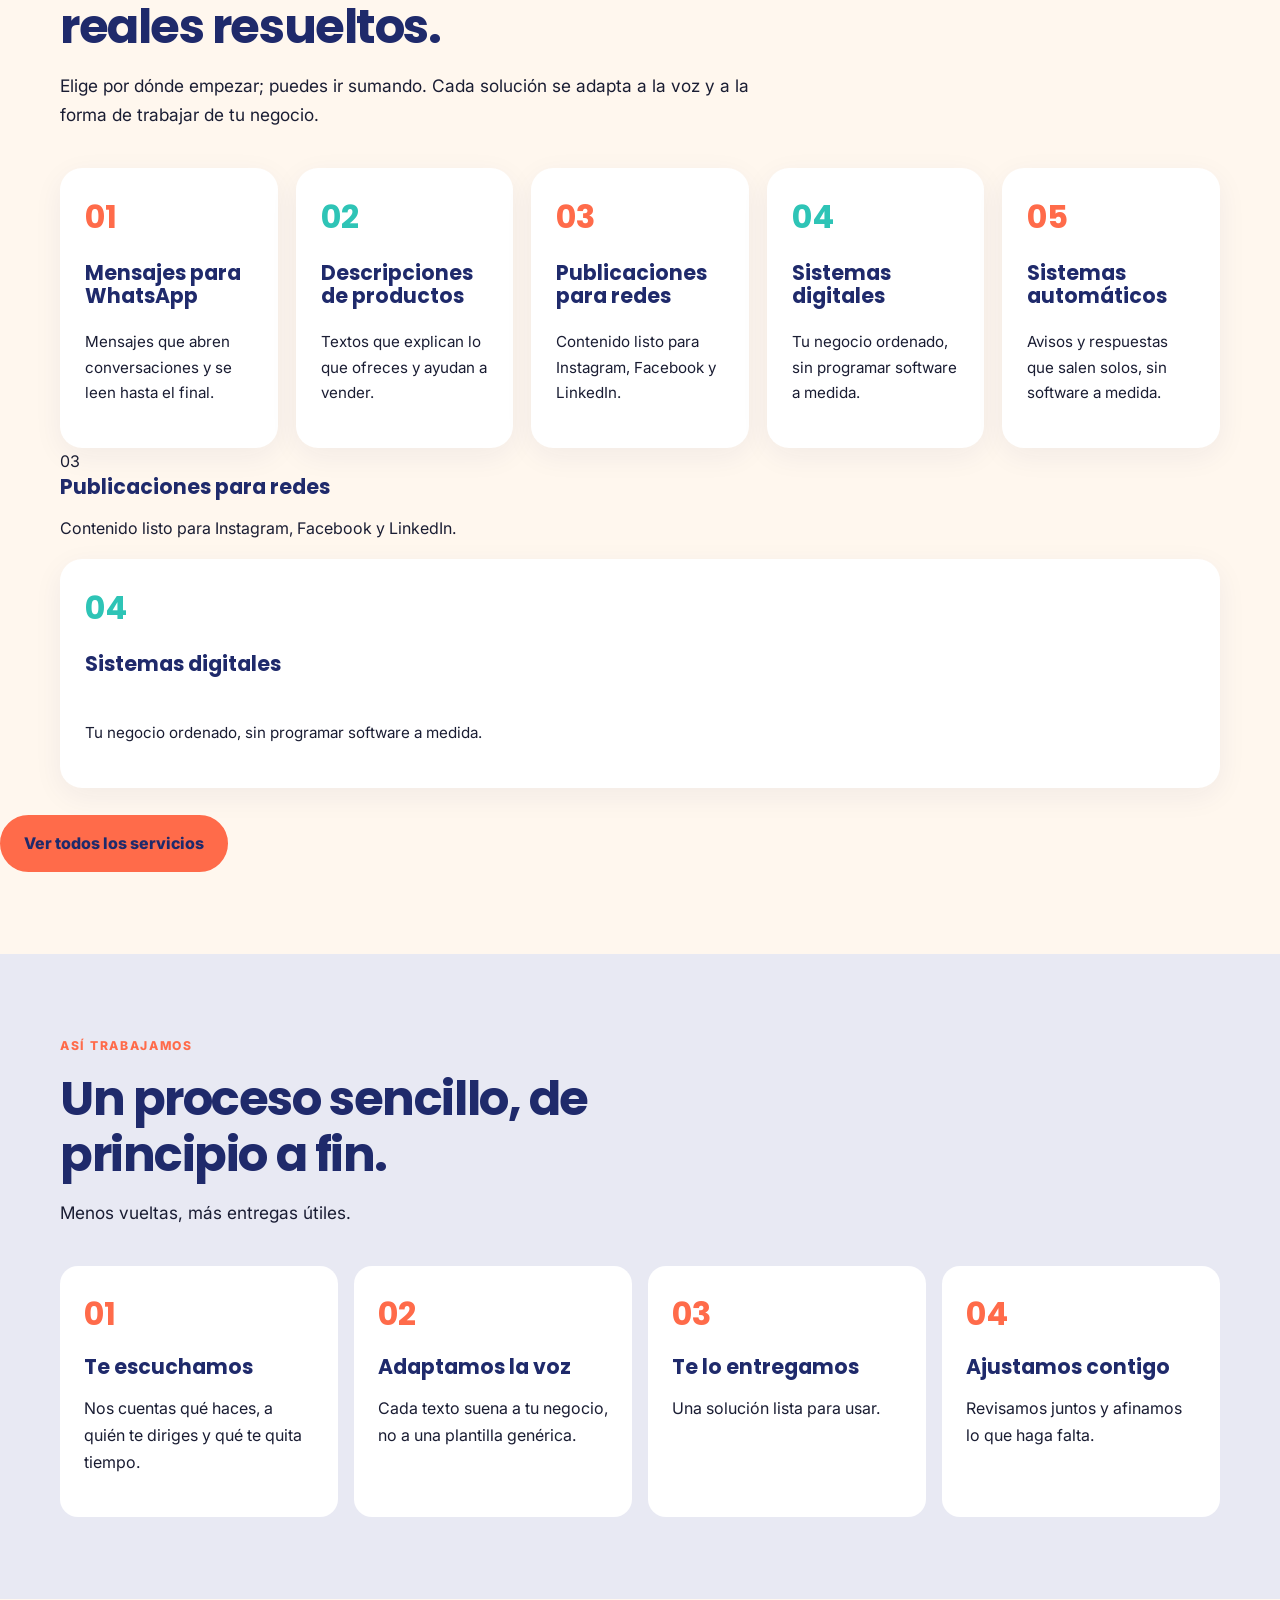
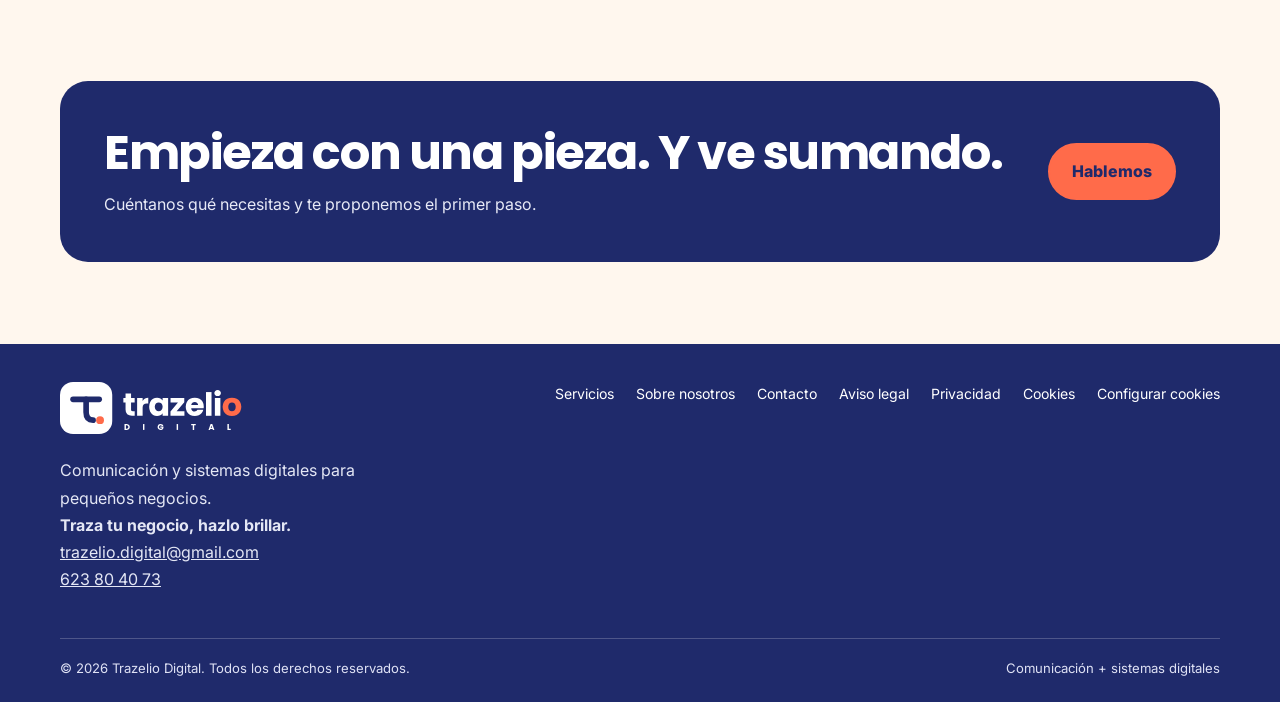
==== commit 4df58a4e: "Update index.html" ====
--- a/index.html
+++ b/index.html
@@ -2,7 +2,7 @@
 <section class="hero"><div class="wrap hero-grid"><div><div class="eyebrow">Comunicación + sistemas digitales</div><h1>Tu negocio tiene mucho que contar.</h1><p>Nosotros te ayudamos a comunicarlo mejor y a tenerlo todo en orden. Soluciones claras y sencillas para autónomos, pymes y emprendedores.</p><div class="actions"><a class="btn" href="contacto.html">Cuéntanos qué necesitas</a><a class="btn secondary" href="servicios.html">Descubre los servicios</a></div></div><div class="hero-visual"><img src="assets/09_servicios.png" alt="Los cuatro servicios de Trazelio: mensajes, descripciones, redes sociales y sistemas digitales"></div></div></section>
 <div class="band"><div class="wrap three"><div class="tick"><i></i><div><b>Claridad</b><span>Explicamos las cosas sin jerga.</span></div></div><div class="tick"><i></i><div><b>Cercanía</b><span>Escuchamos y hablamos como tú.</span></div></div><div class="tick"><i></i><div><b>Utilidad práctica</b><span>Soluciones que puedes usar hoy.</span></div></div></div></div>
 <section class="dark"><div class="wrap"><div class="section-head"><div class="eyebrow">Para quién trabajamos</div><h2>Soluciones para negocios pequeños.</h2><p>Si llevas tu negocio solo o con un equipo reducido, estamos aquí para ayudarte. Tú te ocupas de tu negocio; nosotros te ayudamos con la comunicación y el orden.</p></div><div class="audience-cards"><article class="audience-card"><h3>Autónomos</h3><p>Cuenta tu trabajo sin perder tiempo: mensajes y publicaciones listos para usar.</p></article><article class="audience-card"><h3>Pymes</h3><p>Orden y coherencia entre personas, sin proyectos eternos ni software a medida.</p></article><article class="audience-card"><h3>Emprendedores</h3><p>Empieza bien: imagen cuidada, textos de producto y una base ordenada.</p></article></div></div></section>
-<section><div class="wrap"><div class="section-head"><div class="eyebrow">Qué hacemos</div><h2>Cuatro servicios. Problemas reales resueltos.</h2><p>Elige por dónde empezar; puedes ir sumando. Cada solución se adapta a la voz y a la forma de trabajar de tu negocio.</p></div><div class="cards"><article class="card"><div class="num">01</div><h3>Mensajes para WhatsApp</h3><p>Mensajes que abren conversaciones y se leen hasta el final.</p></article><article class="card"><div class="num">02</div><h3>Descripciones de productos</h3><p>Textos que explican lo que ofreces y ayudan a vender.</p></article><article class="card"><div class="num">03</div><h3>Publicaciones para redes</h3><p>Contenido listo para Instagram, Facebook y LinkedIn.</p></article><article class="card"><div class="num">04</div><h3>Sistemas digitales</h3><p>Tu negocio ordenado, sin programar software a medida.</p></article></div><div class="actions"><a class="btn" href="servicios.html">Ver todos los servicios</a></div></div></section>
+<section><div class="wrap"><div class="section-head"><div class="eyebrow">Qué hacemos</div><h2>Cuatro servicios. Problemas reales resueltos.</h2><p>Elige por dónde empezar; puedes ir sumando. Cada solución se adapta a la voz y a la forma de trabajar de tu negocio.</p></div><div class="cards"><article class="card"><div class="num">01</div><h3>Mensajes para WhatsApp</h3><p>Mensajes que abren conversaciones y se leen hasta el final.</p></article><article class="card"><div class="num">02</div><h3>Descripciones de productos</h3><p>Textos que explican lo que ofreces y ayudan a vender.</p></article><article class="card"><div class="num">03</div><h3>Publicaciones para redes</h3><p>Contenido listo para Instagram, Facebook y LinkedIn.</p></article><article class="card"><div class="num">04</div><h3>Sistemas digitales</h3><p>Tu negocio ordenado, sin programar software a medida.</p></article><article class="card"><div class="num">05</div><h3>Sistemas automáticos</h3><p>Avisos y respuestas que salen solos, sin software a medida.</p></article></div><div class="num">03</div><h3>Publicaciones para redes</h3><p>Contenido listo para Instagram, Facebook y LinkedIn.</p></article><article class="card"><div class="num">04</div><h3>Sistemas digitales</h3><p>Tu negocio ordenado, sin programar software a medida.</p></article></div><div class="actions"><a class="btn" href="servicios.html">Ver todos los servicios</a></div></div></section>
 <section style="background:var(--mist)"><div class="wrap"><div class="section-head"><div class="eyebrow">Así trabajamos</div><h2>Un proceso sencillo, de principio a fin.</h2><p>Menos vueltas, más entregas útiles.</p></div><div class="steps"><article class="step"><span>01</span><h3>Te escuchamos</h3><p>Nos cuentas qué haces, a quién te diriges y qué te quita tiempo.</p></article><article class="step"><span>02</span><h3>Adaptamos la voz</h3><p>Cada texto suena a tu negocio, no a una plantilla genérica.</p></article><article class="step"><span>03</span><h3>Te lo entregamos</h3><p>Una solución lista para usar.</p></article><article class="step"><span>04</span><h3>Ajustamos contigo</h3><p>Revisamos juntos y afinamos lo que haga falta.</p></article></div></div></section>
 <section><div class="wrap"><div class="cta"><div><h2>Empieza con una pieza. Y ve sumando.</h2><p>Cuéntanos qué necesitas y te proponemos el primer paso.</p></div><a class="btn" href="contacto.html">Hablemos</a></div></div></section>
-</main><footer><div class="wrap"><div class="footer-top"><div><img class="footer-logo" src="assets/trazelio-digital_logo_blanco.svg" alt="Trazelio Digital"><p style="max-width:360px;margin-top:15px;color:#e4e7f5">Comunicación y sistemas digitales para pequeños negocios.<br><strong>Traza tu negocio, hazlo brillar.</strong><br><a href="mailto:trazelio.digital@gmail.com" style="color:#e4e7f5">trazelio.digital@gmail.com</a><br><a href="tel:+34623804073" style="color:#e4e7f5">623 80 40 73</a></p></div><nav class="footer-links"><a href="servicios.html">Servicios</a><a href="nosotros.html">Sobre nosotros</a><a href="contacto.html">Contacto</a><a href="aviso-legal.html">Aviso legal</a><a href="privacidad.html">Privacidad</a><a href="cookies.html">Cookies</a><a href="#" data-open-cookies>Configurar cookies</a></nav></div><div class="footer-bottom"><span>© <span id="year">2026</span> Trazelio Digital. Todos los derechos reservados.</span><span>Comunicación + sistemas digitales</span></div></div></footer><aside class="cookie-banner" role="dialog" aria-label="Preferencias de cookies" aria-live="polite"><h3>Tu privacidad importa</h3><p>Usamos almacenamiento técnico necesario para que esta web funcione. Las cookies analíticas o de marketing solo deberían activarse si se configuran y aceptas su uso. Consulta la <a href="cookies.html">Política de cookies</a>.</p><div class="cookie-actions"><button class="reject" data-cookie="reject">Rechazar opcionales</button><button class="config" data-cookie="settings">Configurar</button><button class="accept" data-cookie="accept">Aceptar todas</button></div><div class="cookie-settings"><label><input type="checkbox" checked disabled> Técnicas necesarias (siempre activas)</label><label><input id="cookie-analytics" type="checkbox"> Analíticas</label><label><input id="cookie-marketing" type="checkbox"> Marketing</label><div class="cookie-actions"><button data-cookie="save">Guardar selección</button></div></div></aside><script src="script.js"></script><script>document.getElementById('year').textContent=new Date().getFullYear();</script></body></html>+</main><footer><div class="wrap"><div class="footer-top"><div><img class="footer-logo" src="assets/trazelio-digital_logo_blanco.svg" alt="Trazelio Digital"><p style="max-width:360px;margin-top:15px;color:#e4e7f5">Comunicación y sistemas digitales para pequeños negocios.<br><strong>Traza tu negocio, hazlo brillar.</strong><br><a href="mailto:trazelio.digital@gmail.com" style="color:#e4e7f5">trazelio.digital@gmail.com</a><br><a href="tel:+34623804073" style="color:#e4e7f5">623 80 40 73</a></p></div><nav class="footer-links"><a href="servicios.html">Servicios</a><a href="nosotros.html">Sobre nosotros</a><a href="contacto.html">Contacto</a><a href="aviso-legal.html">Aviso legal</a><a href="privacidad.html">Privacidad</a><a href="cookies.html">Cookies</a><a href="#" data-open-cookies>Configurar cookies</a></nav></div><div class="footer-bottom"><span>© <span id="year">2026</span> Trazelio Digital. Todos los derechos reservados.</span><span>Comunicación + sistemas digitales</span></div></div></footer><aside class="cookie-banner" role="dialog" aria-label="Preferencias de cookies" aria-live="polite"><h3>Tu privacidad importa</h3><p>Usamos almacenamiento técnico necesario para que esta web funcione. Las cookies analíticas o de marketing solo deberían activarse si se configuran y aceptas su uso. Consulta la <a href="cookies.html">Política de cookies</a>.</p><div class="cookie-actions"><button class="reject" data-cookie="reject">Rechazar opcionales</button><button class="config" data-cookie="settings">Configurar</button><button class="accept" data-cookie="accept">Aceptar todas</button></div><div class="cookie-settings"><label><input type="checkbox" checked disabled> Técnicas necesarias (siempre activas)</label><label><input id="cookie-analytics" type="checkbox"> Analíticas</label><label><input id="cookie-marketing" type="checkbox"> Marketing</label><div class="cookie-actions"><button data-cookie="save">Guardar selección</button></div></div></aside><script src="script.js"></script><script>document.getElementById('year').textContent=new Date().getFullYear();</script></body></html>
--- a/styles.css
+++ b/styles.css
@@ -4,7 +4,7 @@
 .hero{padding:90px 0 82px;position:relative;overflow:hidden}.hero:after{content:"";position:absolute;width:440px;height:440px;border-radius:50%;background:var(--mist);right:-190px;top:0;z-index:-1}.hero-grid{display:grid;grid-template-columns:1.08fr .92fr;gap:60px;align-items:center}.hero p{font-size:1.16rem;max-width:660px}.actions{display:flex;gap:12px;flex-wrap:wrap;margin-top:27px}.hero-visual{border-radius:30px;overflow:hidden;background:var(--blue);box-shadow:var(--shadow)}.hero-visual img{display:block;width:100%;height:100%;object-fit:cover}.hero-visual.pad{padding:25px}
 .band{background:var(--mist);padding:25px 0}.three{display:grid;grid-template-columns:repeat(3,1fr);gap:24px}.tick{display:flex;gap:12px}.tick i{width:12px;height:12px;border-radius:50%;background:var(--coral);margin-top:9px;flex:none}.tick:nth-child(2) i{background:var(--teal)}.tick b{display:block;color:var(--blue)}
 section{padding:82px 0}.section-head{max-width:730px;margin-bottom:38px}.section-head p{font-size:1.08rem}.dark{background:var(--blue);color:#fff}.dark h1,.dark h2,.dark h3{color:#fff}.dark .eyebrow{color:var(--teal)}.dark p{color:#e8eaf7}
-.cards{display:grid;grid-template-columns:repeat(4,1fr);gap:18px}.card{background:#fff;border-radius:22px;padding:25px;box-shadow:0 8px 30px rgba(31,42,107,.06)}.card .num{font:700 2rem Poppins;color:var(--coral);margin-bottom:20px}.card:nth-child(even) .num{color:var(--teal)}.card p{font-size:.95rem}.card h3{min-height:52px}.audience-cards{display:grid;grid-template-columns:repeat(3,1fr);gap:18px}.audience-card{padding:26px;border:1px solid #ffffff40;border-radius:20px}.audience-card p{margin:0}
+.cards{display:grid;grid-template-columns:repeat(5,1fr);gap:18px}.card{background:#fff;border-radius:22px;padding:25px;box-shadow:0 8px 30px rgba(31,42,107,.06)}.card .num{font:700 2rem Poppins;color:var(--coral);margin-bottom:20px}.card:nth-child(even) .num{color:var(--teal)}.card p{font-size:.95rem}.card h3{min-height:52px}.audience-cards{display:grid;grid-template-columns:repeat(3,1fr);gap:18px}.audience-card{padding:26px;border:1px solid #ffffff40;border-radius:20px}.audience-card p{margin:0}
 .feature{display:grid;grid-template-columns:1fr 1fr;gap:50px;align-items:center}.feature img{width:100%;border-radius:24px;box-shadow:var(--shadow)}.list{padding:0;list-style:none}.list li{padding:8px 0 8px 28px;position:relative}.list li:before{content:"✓";position:absolute;left:0;color:var(--coral);font-weight:900}
 .steps{display:grid;grid-template-columns:repeat(4,1fr);gap:16px}.step{background:#fff;border-radius:18px;padding:24px}.step span{font:700 2rem Poppins;color:var(--coral);display:block;margin-bottom:17px}
 .cta{background:var(--blue);color:#fff;border-radius:28px;padding:44px;display:flex;justify-content:space-between;align-items:center;gap:25px}.cta h2{color:#fff;margin:0}.cta p{margin:10px 0 0;color:#e8eaf7}
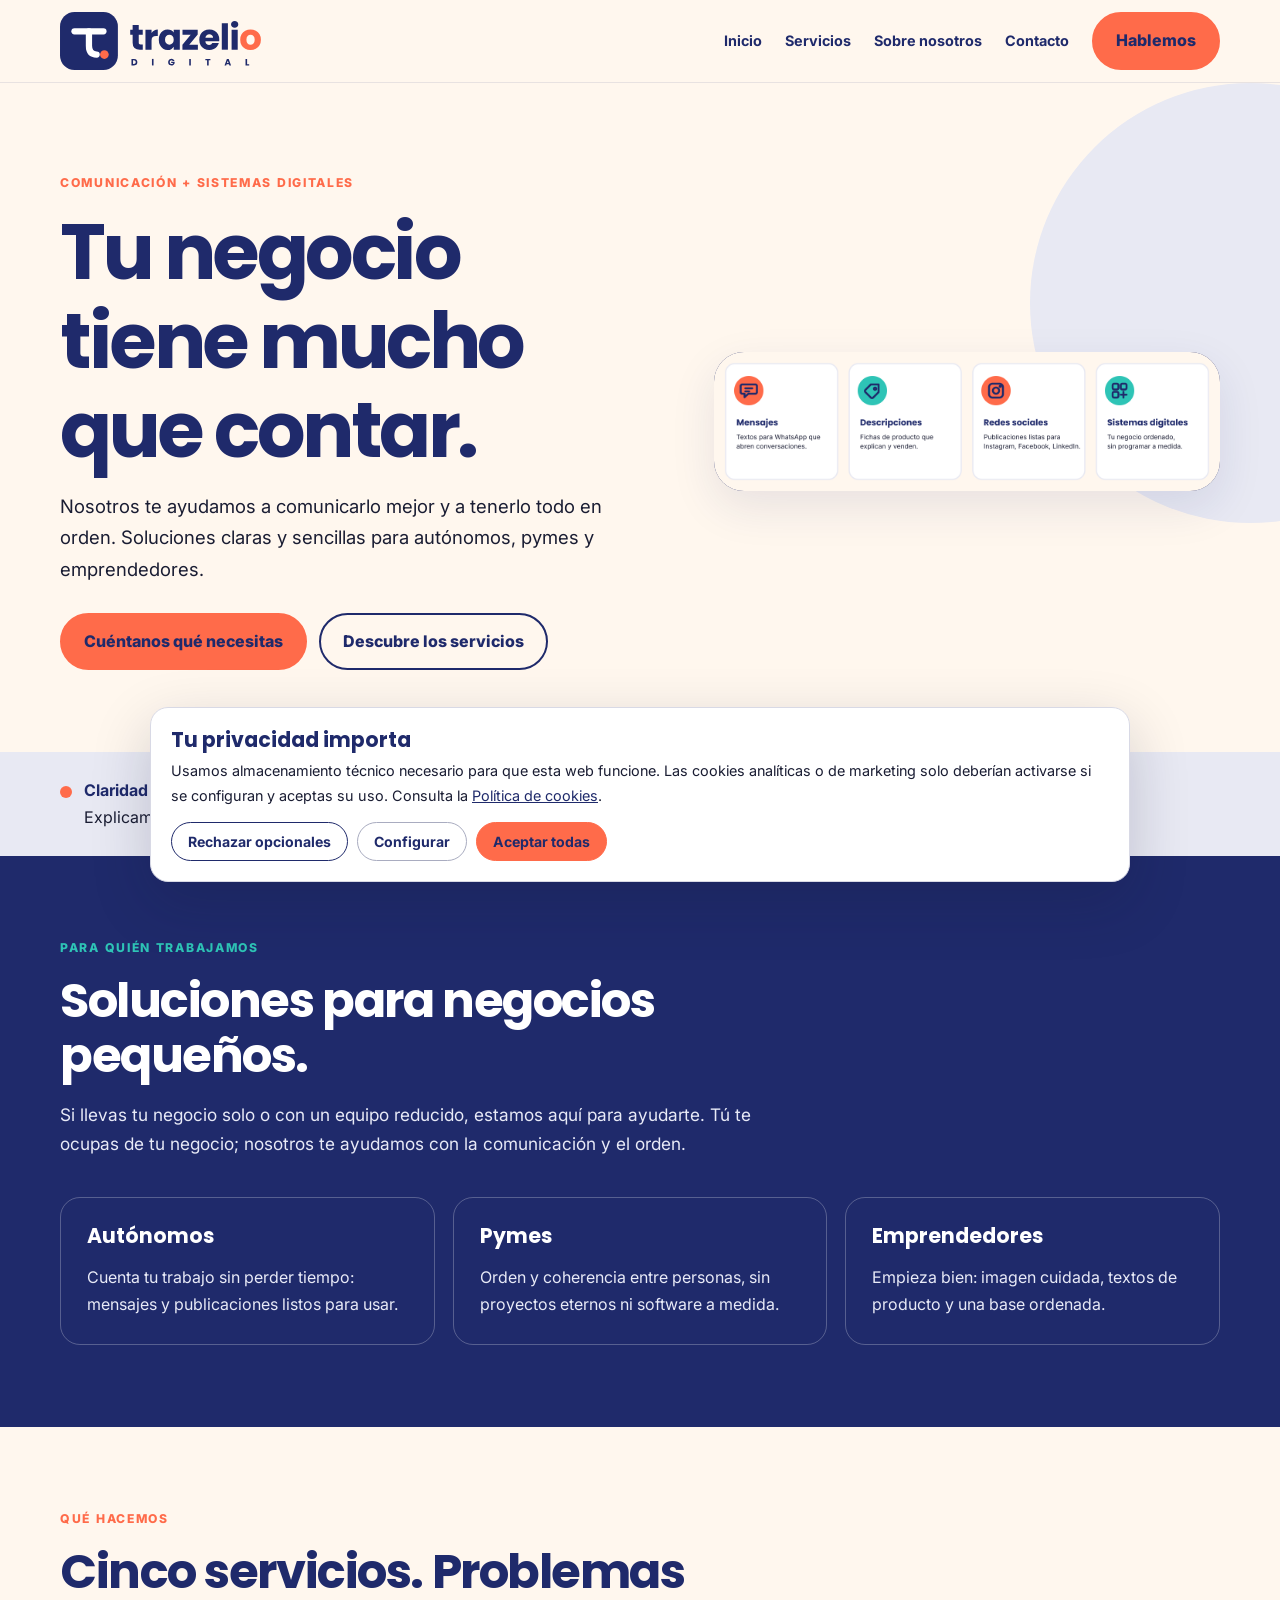
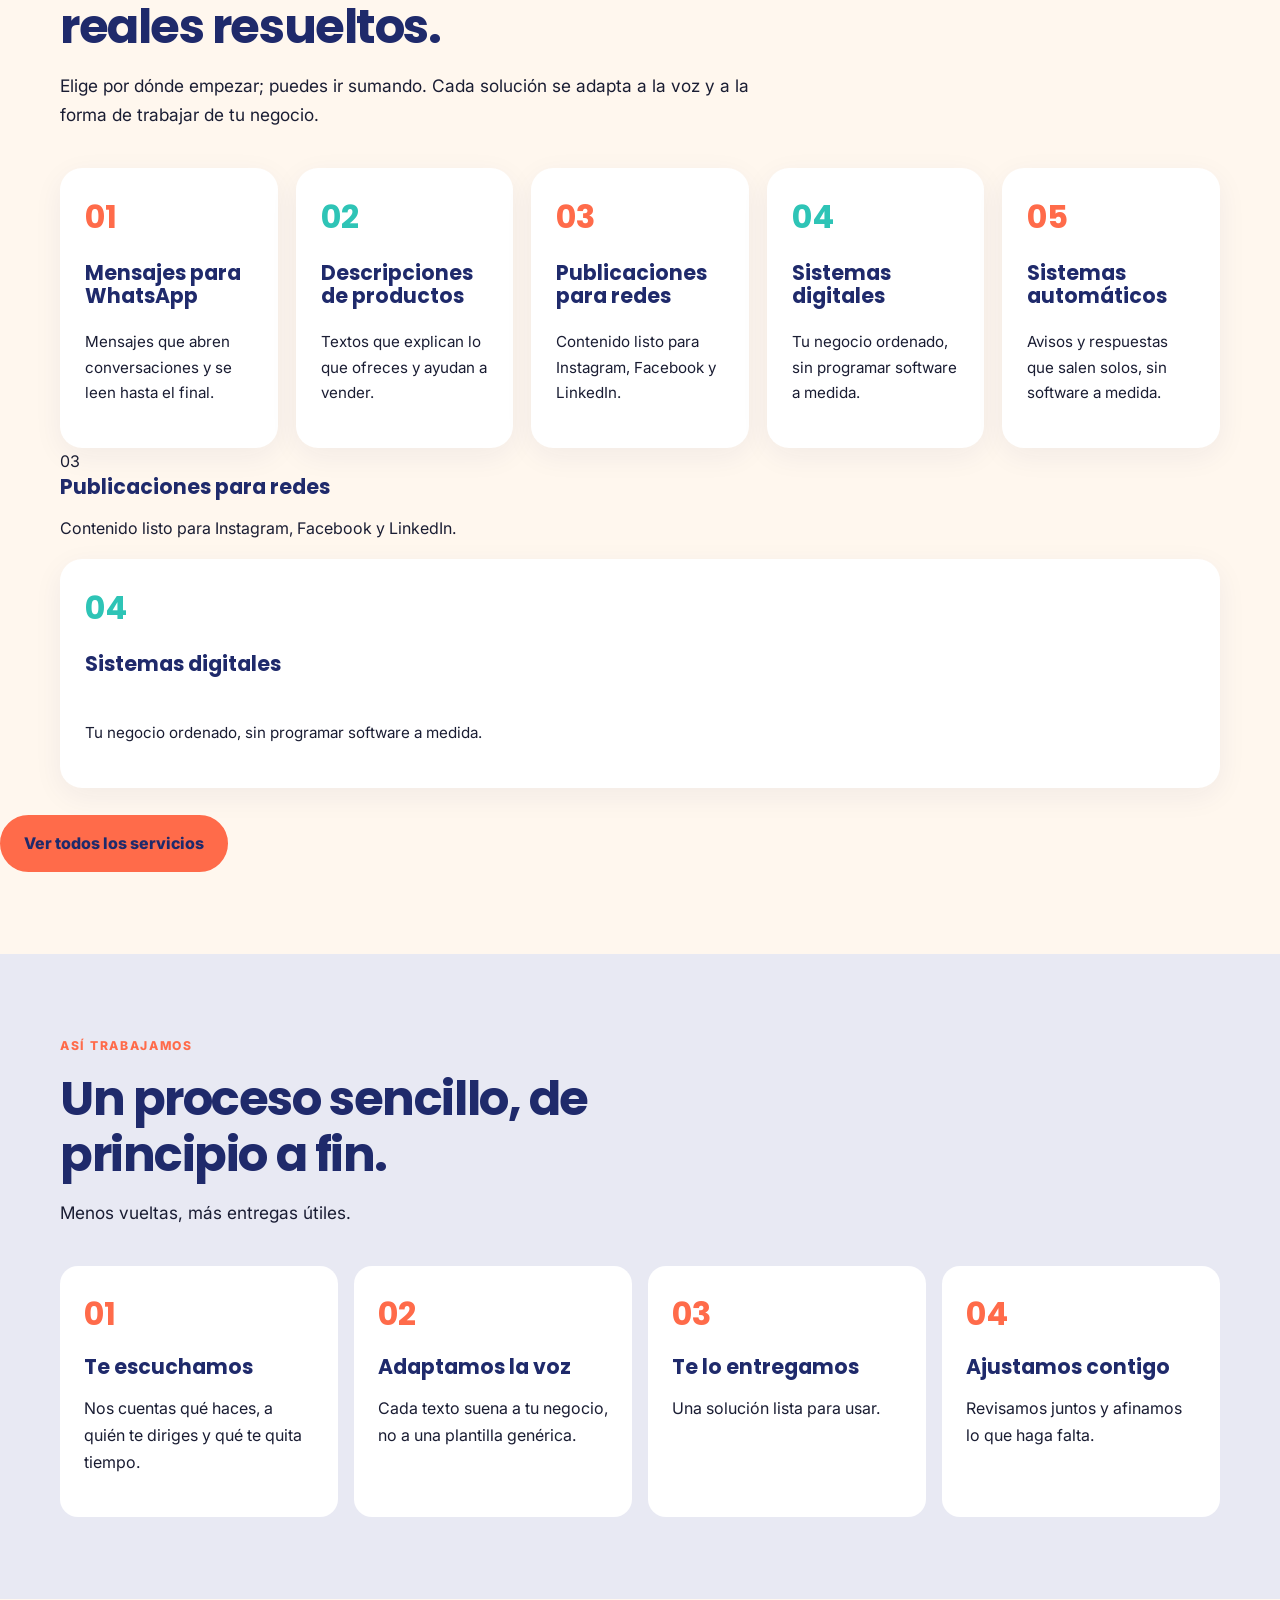
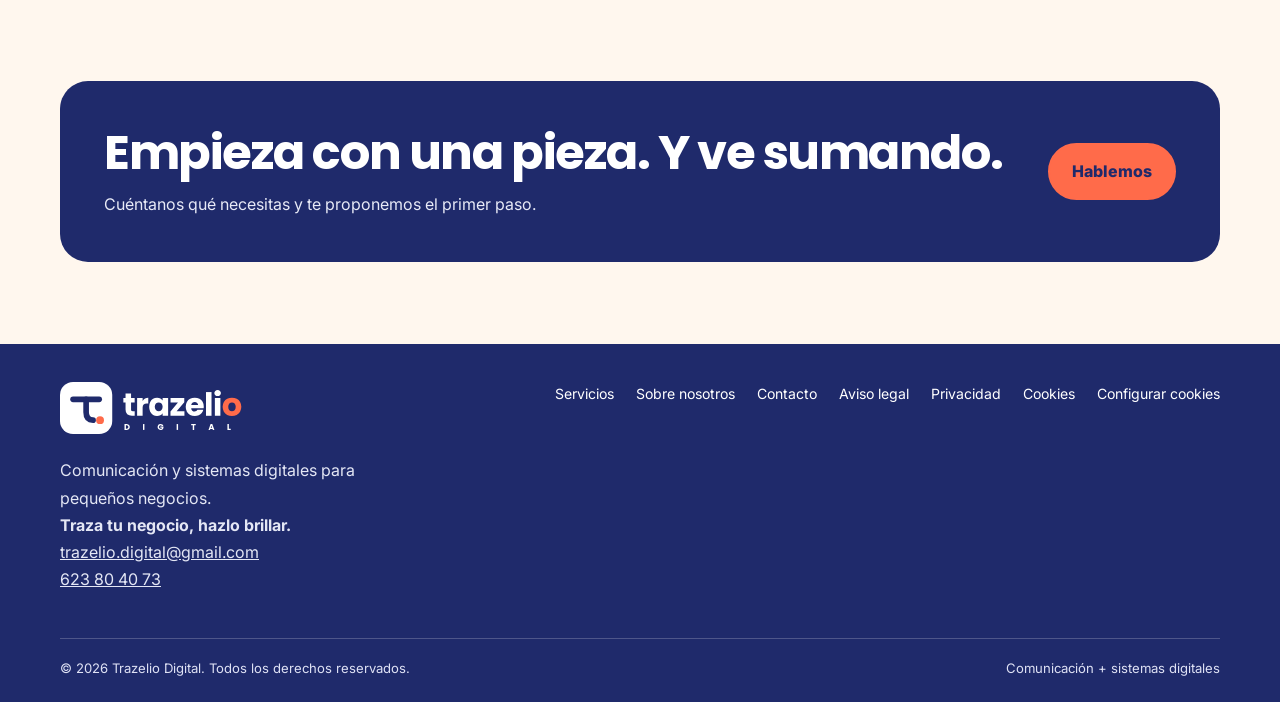
==== commit 30be424d: "Update index.html" ====
--- a/index.html
+++ b/index.html
@@ -2,7 +2,7 @@
 <section class="hero"><div class="wrap hero-grid"><div><div class="eyebrow">Comunicación + sistemas digitales</div><h1>Tu negocio tiene mucho que contar.</h1><p>Nosotros te ayudamos a comunicarlo mejor y a tenerlo todo en orden. Soluciones claras y sencillas para autónomos, pymes y emprendedores.</p><div class="actions"><a class="btn" href="contacto.html">Cuéntanos qué necesitas</a><a class="btn secondary" href="servicios.html">Descubre los servicios</a></div></div><div class="hero-visual"><img src="assets/09_servicios.png" alt="Los cuatro servicios de Trazelio: mensajes, descripciones, redes sociales y sistemas digitales"></div></div></section>
 <div class="band"><div class="wrap three"><div class="tick"><i></i><div><b>Claridad</b><span>Explicamos las cosas sin jerga.</span></div></div><div class="tick"><i></i><div><b>Cercanía</b><span>Escuchamos y hablamos como tú.</span></div></div><div class="tick"><i></i><div><b>Utilidad práctica</b><span>Soluciones que puedes usar hoy.</span></div></div></div></div>
 <section class="dark"><div class="wrap"><div class="section-head"><div class="eyebrow">Para quién trabajamos</div><h2>Soluciones para negocios pequeños.</h2><p>Si llevas tu negocio solo o con un equipo reducido, estamos aquí para ayudarte. Tú te ocupas de tu negocio; nosotros te ayudamos con la comunicación y el orden.</p></div><div class="audience-cards"><article class="audience-card"><h3>Autónomos</h3><p>Cuenta tu trabajo sin perder tiempo: mensajes y publicaciones listos para usar.</p></article><article class="audience-card"><h3>Pymes</h3><p>Orden y coherencia entre personas, sin proyectos eternos ni software a medida.</p></article><article class="audience-card"><h3>Emprendedores</h3><p>Empieza bien: imagen cuidada, textos de producto y una base ordenada.</p></article></div></div></section>
-<section><div class="wrap"><div class="section-head"><div class="eyebrow">Qué hacemos</div><h2>Cuatro servicios. Problemas reales resueltos.</h2><p>Elige por dónde empezar; puedes ir sumando. Cada solución se adapta a la voz y a la forma de trabajar de tu negocio.</p></div><div class="cards"><article class="card"><div class="num">01</div><h3>Mensajes para WhatsApp</h3><p>Mensajes que abren conversaciones y se leen hasta el final.</p></article><article class="card"><div class="num">02</div><h3>Descripciones de productos</h3><p>Textos que explican lo que ofreces y ayudan a vender.</p></article><article class="card"><div class="num">03</div><h3>Publicaciones para redes</h3><p>Contenido listo para Instagram, Facebook y LinkedIn.</p></article><article class="card"><div class="num">04</div><h3>Sistemas digitales</h3><p>Tu negocio ordenado, sin programar software a medida.</p></article><article class="card"><div class="num">05</div><h3>Sistemas automáticos</h3><p>Avisos y respuestas que salen solos, sin software a medida.</p></article></div><div class="num">03</div><h3>Publicaciones para redes</h3><p>Contenido listo para Instagram, Facebook y LinkedIn.</p></article><article class="card"><div class="num">04</div><h3>Sistemas digitales</h3><p>Tu negocio ordenado, sin programar software a medida.</p></article></div><div class="actions"><a class="btn" href="servicios.html">Ver todos los servicios</a></div></div></section>
+<section><div class="wrap"><div class="section-head"><div class="eyebrow">Qué hacemos</div><h2>Cinco servicios. Problemas reales resueltos.</h2><p>Elige por dónde empezar; puedes ir sumando. Cada solución se adapta a la voz y a la forma de trabajar de tu negocio.</p></div><div class="cards"><article class="card"><div class="num">01</div><h3>Mensajes para WhatsApp</h3><p>Mensajes que abren conversaciones y se leen hasta el final.</p></article><article class="card"><div class="num">02</div><h3>Descripciones de productos</h3><p>Textos que explican lo que ofreces y ayudan a vender.</p></article><article class="card"><div class="num">03</div><h3>Publicaciones para redes</h3><p>Contenido listo para Instagram, Facebook y LinkedIn.</p></article><article class="card"><div class="num">04</div><h3>Sistemas digitales</h3><p>Tu negocio ordenado, sin programar software a medida.</p></article><article class="card"><div class="num">05</div><h3>Sistemas automáticos</h3><p>Avisos y respuestas que salen solos, sin software a medida.</p></article></div><div class="num">03</div><h3>Publicaciones para redes</h3><p>Contenido listo para Instagram, Facebook y LinkedIn.</p></article><article class="card"><div class="num">04</div><h3>Sistemas digitales</h3><p>Tu negocio ordenado, sin programar software a medida.</p></article></div><div class="actions"><a class="btn" href="servicios.html">Ver todos los servicios</a></div></div></section>
 <section style="background:var(--mist)"><div class="wrap"><div class="section-head"><div class="eyebrow">Así trabajamos</div><h2>Un proceso sencillo, de principio a fin.</h2><p>Menos vueltas, más entregas útiles.</p></div><div class="steps"><article class="step"><span>01</span><h3>Te escuchamos</h3><p>Nos cuentas qué haces, a quién te diriges y qué te quita tiempo.</p></article><article class="step"><span>02</span><h3>Adaptamos la voz</h3><p>Cada texto suena a tu negocio, no a una plantilla genérica.</p></article><article class="step"><span>03</span><h3>Te lo entregamos</h3><p>Una solución lista para usar.</p></article><article class="step"><span>04</span><h3>Ajustamos contigo</h3><p>Revisamos juntos y afinamos lo que haga falta.</p></article></div></div></section>
 <section><div class="wrap"><div class="cta"><div><h2>Empieza con una pieza. Y ve sumando.</h2><p>Cuéntanos qué necesitas y te proponemos el primer paso.</p></div><a class="btn" href="contacto.html">Hablemos</a></div></div></section>
 </main><footer><div class="wrap"><div class="footer-top"><div><img class="footer-logo" src="assets/trazelio-digital_logo_blanco.svg" alt="Trazelio Digital"><p style="max-width:360px;margin-top:15px;color:#e4e7f5">Comunicación y sistemas digitales para pequeños negocios.<br><strong>Traza tu negocio, hazlo brillar.</strong><br><a href="mailto:trazelio.digital@gmail.com" style="color:#e4e7f5">trazelio.digital@gmail.com</a><br><a href="tel:+34623804073" style="color:#e4e7f5">623 80 40 73</a></p></div><nav class="footer-links"><a href="servicios.html">Servicios</a><a href="nosotros.html">Sobre nosotros</a><a href="contacto.html">Contacto</a><a href="aviso-legal.html">Aviso legal</a><a href="privacidad.html">Privacidad</a><a href="cookies.html">Cookies</a><a href="#" data-open-cookies>Configurar cookies</a></nav></div><div class="footer-bottom"><span>© <span id="year">2026</span> Trazelio Digital. Todos los derechos reservados.</span><span>Comunicación + sistemas digitales</span></div></div></footer><aside class="cookie-banner" role="dialog" aria-label="Preferencias de cookies" aria-live="polite"><h3>Tu privacidad importa</h3><p>Usamos almacenamiento técnico necesario para que esta web funcione. Las cookies analíticas o de marketing solo deberían activarse si se configuran y aceptas su uso. Consulta la <a href="cookies.html">Política de cookies</a>.</p><div class="cookie-actions"><button class="reject" data-cookie="reject">Rechazar opcionales</button><button class="config" data-cookie="settings">Configurar</button><button class="accept" data-cookie="accept">Aceptar todas</button></div><div class="cookie-settings"><label><input type="checkbox" checked disabled> Técnicas necesarias (siempre activas)</label><label><input id="cookie-analytics" type="checkbox"> Analíticas</label><label><input id="cookie-marketing" type="checkbox"> Marketing</label><div class="cookie-actions"><button data-cookie="save">Guardar selección</button></div></div></aside><script src="script.js"></script><script>document.getElementById('year').textContent=new Date().getFullYear();</script></body></html>
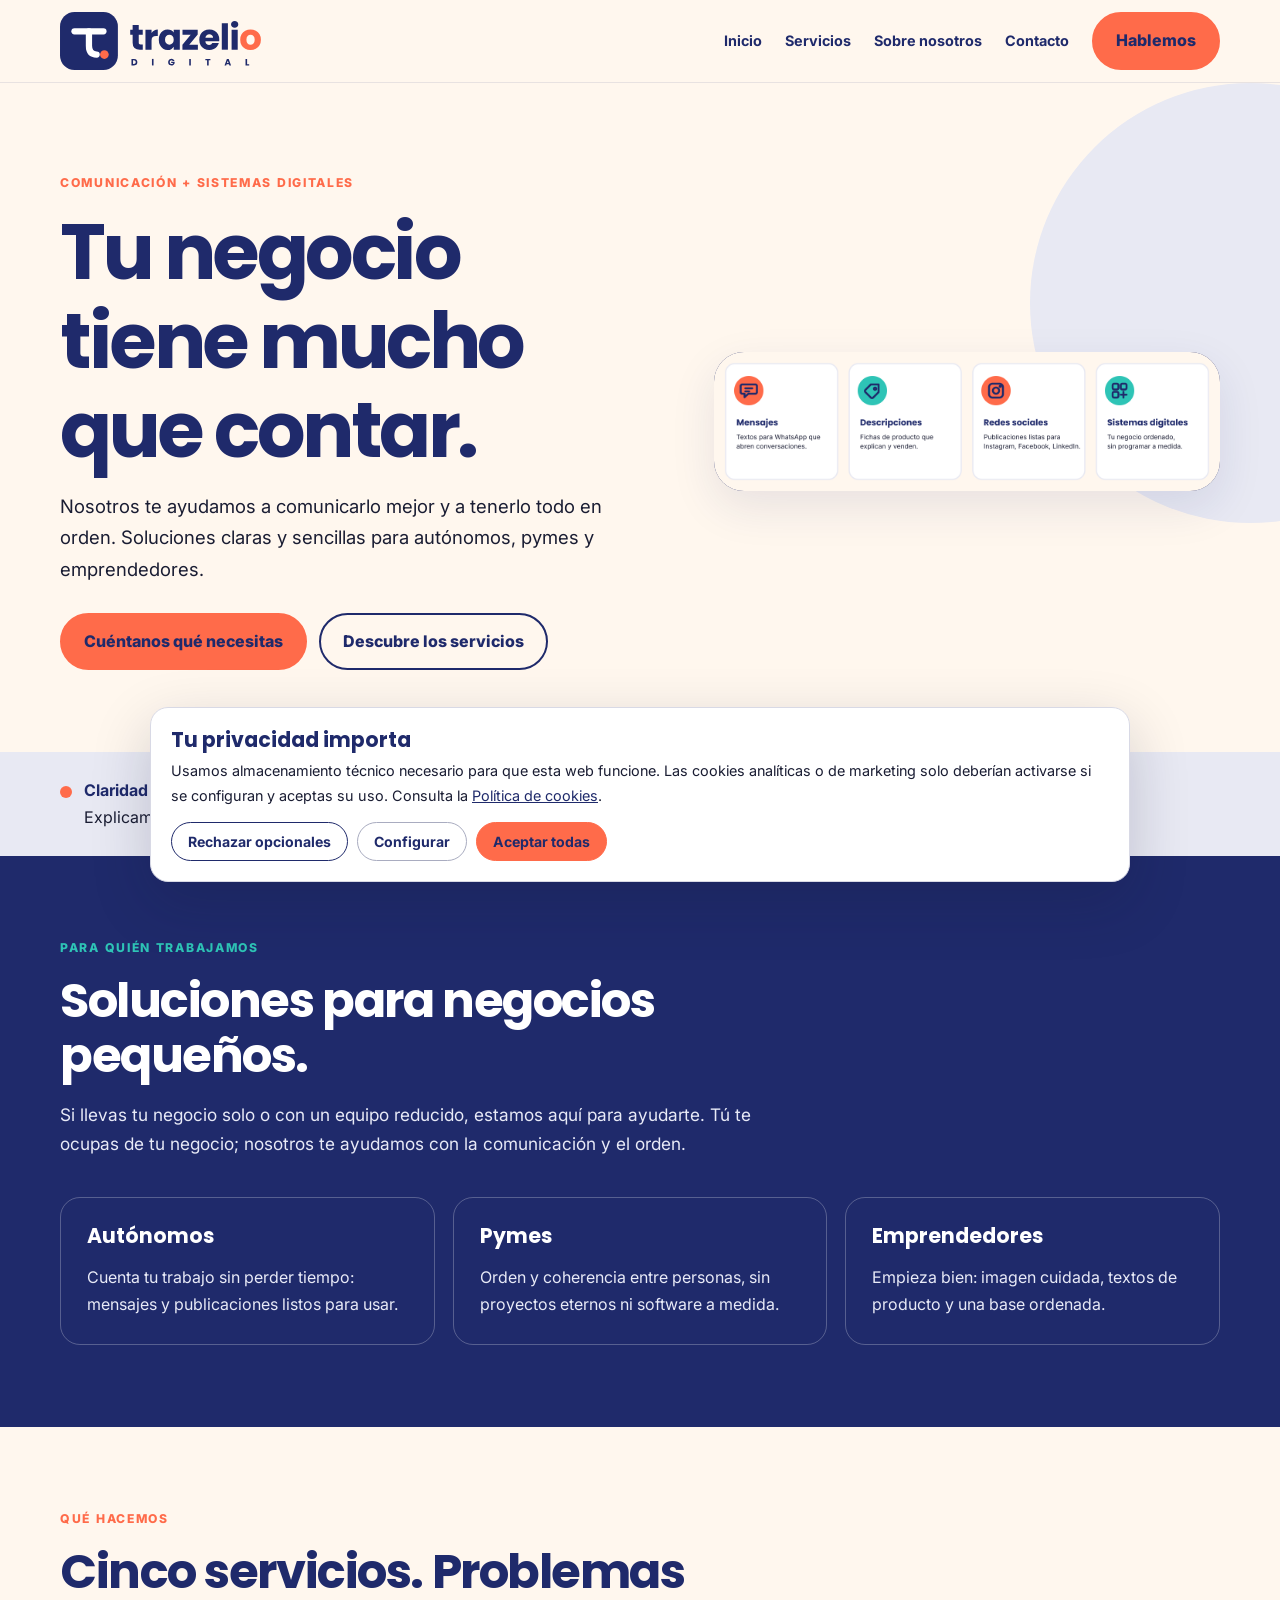
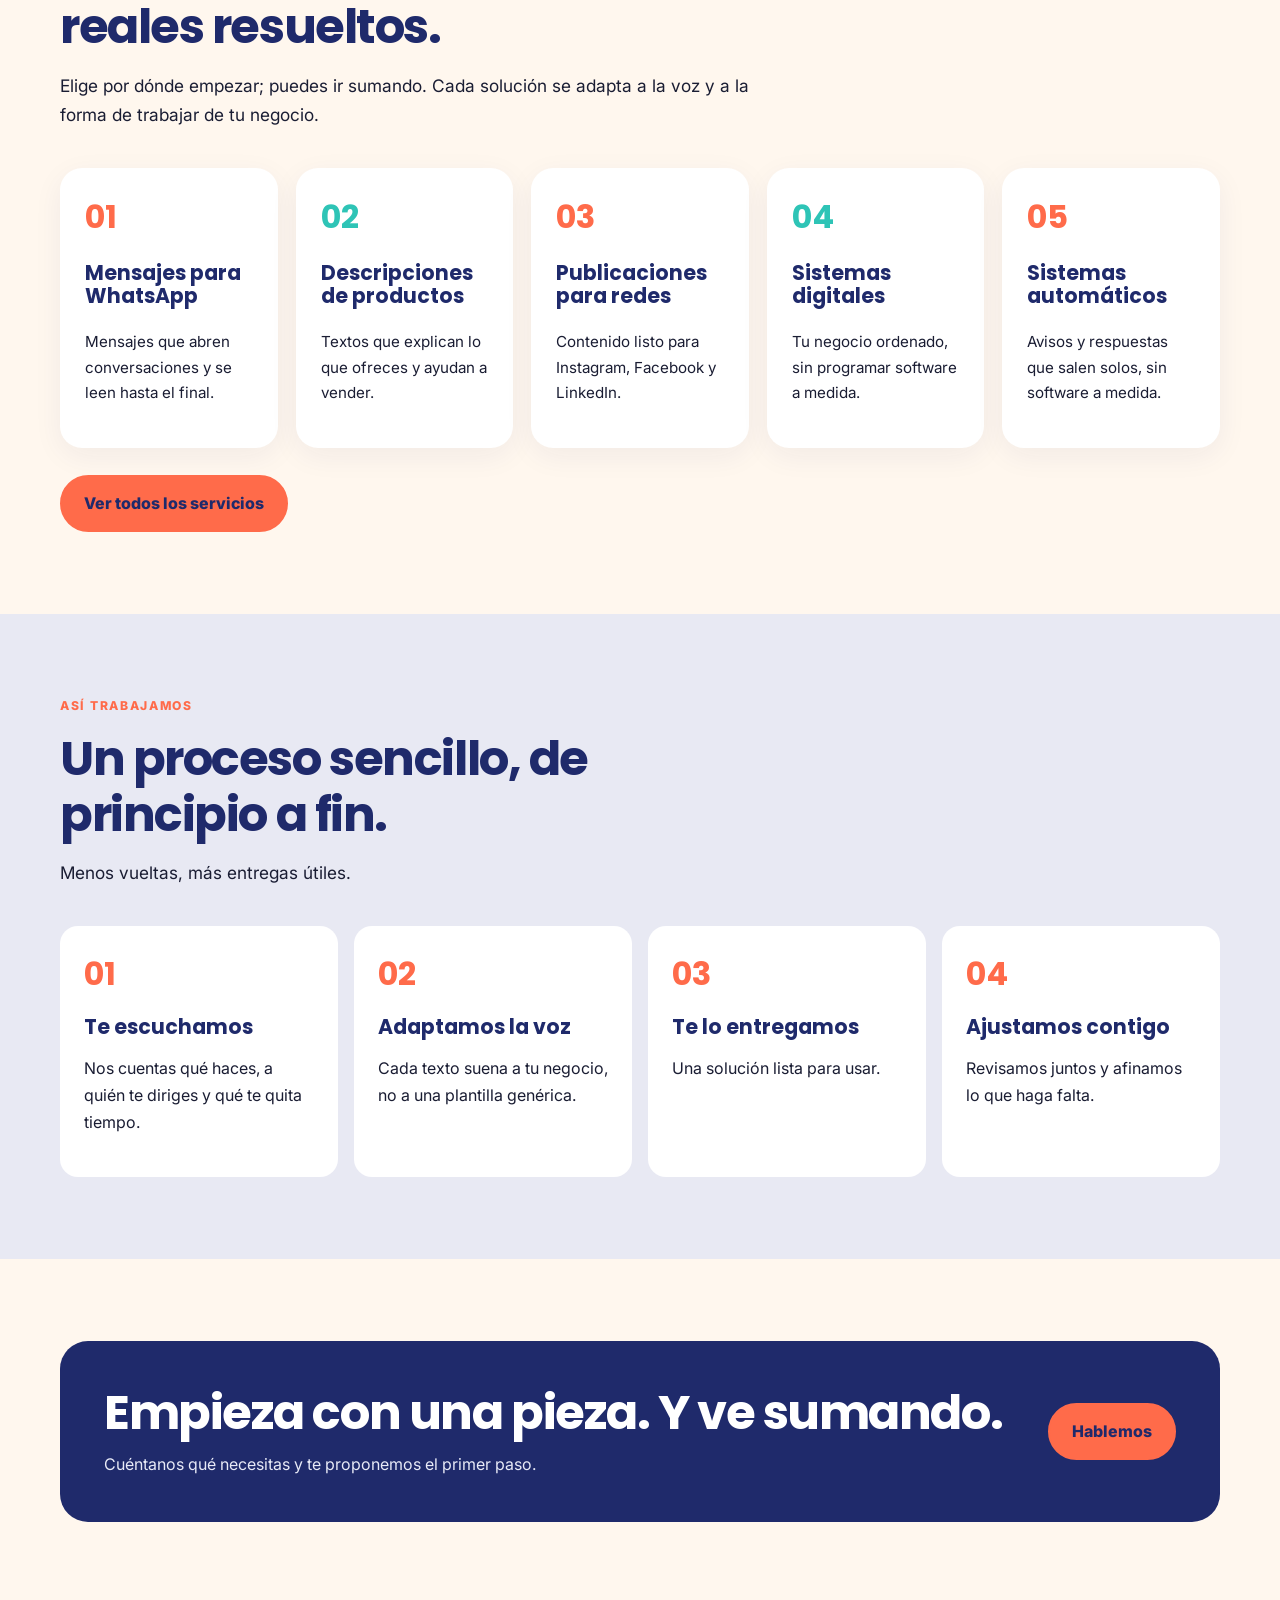
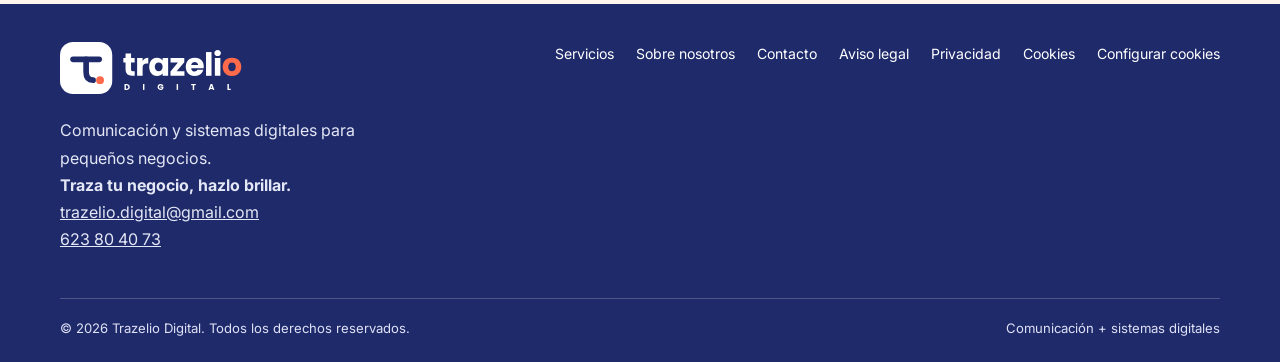
==== commit e204872e: "Update index.html" ====
--- a/index.html
+++ b/index.html
@@ -1,8 +1,8 @@
 <!doctype html><html lang="es"><head><meta charset="utf-8"><meta name="viewport" content="width=device-width, initial-scale=1"><meta name="theme-color" content="#1F2A6B"><link rel="icon" href="assets/trazelio-digital_avatar_perfil_cuadrado.png"><link rel="preconnect" href="https://fonts.googleapis.com"><link rel="preconnect" href="https://fonts.gstatic.com" crossorigin><link href="https://fonts.googleapis.com/css2?family=Inter:wght@400;500;600;700;800&family=Poppins:wght@500;600;700;800&display=swap" rel="stylesheet"><link rel="stylesheet" href="styles.css"><title>Trazelio Digital | Traza tu negocio, hazlo brillar</title><meta name="description" content="Comunicación y sistemas digitales para autónomos, pymes y emprendedores."></head><body><header><div class="wrap nav"><a class="brand" href="index.html" aria-label="Trazelio, inicio"><img src="assets/trazelio-digital_logo_color.svg" alt="Trazelio Digital"></a><button class="menu-toggle" aria-label="Abrir menú" aria-expanded="false">☰</button><nav class="navlinks"><a href="index.html">Inicio</a><a href="servicios.html">Servicios</a><a href="nosotros.html">Sobre nosotros</a><a href="contacto.html">Contacto</a><a class="btn" href="contacto.html">Hablemos</a></nav></div></header><main>
-<section class="hero"><div class="wrap hero-grid"><div><div class="eyebrow">Comunicación + sistemas digitales</div><h1>Tu negocio tiene mucho que contar.</h1><p>Nosotros te ayudamos a comunicarlo mejor y a tenerlo todo en orden. Soluciones claras y sencillas para autónomos, pymes y emprendedores.</p><div class="actions"><a class="btn" href="contacto.html">Cuéntanos qué necesitas</a><a class="btn secondary" href="servicios.html">Descubre los servicios</a></div></div><div class="hero-visual"><img src="assets/09_servicios.png" alt="Los cuatro servicios de Trazelio: mensajes, descripciones, redes sociales y sistemas digitales"></div></div></section>
+<section class="hero"><div class="wrap hero-grid"><div><div class="eyebrow">Comunicación + sistemas digitales</div><h1>Tu negocio tiene mucho que contar.</h1><p>Nosotros te ayudamos a comunicarlo mejor y a tenerlo todo en orden. Soluciones claras y sencillas para autónomos, pymes y emprendedores.</p><div class="actions"><a class="btn" href="contacto.html">Cuéntanos qué necesitas</a><a class="btn secondary" href="servicios.html">Descubre los servicios</a></div></div><div class="hero-visual"><img src="assets/09_servicios.png" alt="Los cinco servicios de Trazelio: mensajes, descripciones, redes sociales, sistemas digitales y sistemas automáticos"></div></div></section>
 <div class="band"><div class="wrap three"><div class="tick"><i></i><div><b>Claridad</b><span>Explicamos las cosas sin jerga.</span></div></div><div class="tick"><i></i><div><b>Cercanía</b><span>Escuchamos y hablamos como tú.</span></div></div><div class="tick"><i></i><div><b>Utilidad práctica</b><span>Soluciones que puedes usar hoy.</span></div></div></div></div>
 <section class="dark"><div class="wrap"><div class="section-head"><div class="eyebrow">Para quién trabajamos</div><h2>Soluciones para negocios pequeños.</h2><p>Si llevas tu negocio solo o con un equipo reducido, estamos aquí para ayudarte. Tú te ocupas de tu negocio; nosotros te ayudamos con la comunicación y el orden.</p></div><div class="audience-cards"><article class="audience-card"><h3>Autónomos</h3><p>Cuenta tu trabajo sin perder tiempo: mensajes y publicaciones listos para usar.</p></article><article class="audience-card"><h3>Pymes</h3><p>Orden y coherencia entre personas, sin proyectos eternos ni software a medida.</p></article><article class="audience-card"><h3>Emprendedores</h3><p>Empieza bien: imagen cuidada, textos de producto y una base ordenada.</p></article></div></div></section>
-<section><div class="wrap"><div class="section-head"><div class="eyebrow">Qué hacemos</div><h2>Cinco servicios. Problemas reales resueltos.</h2><p>Elige por dónde empezar; puedes ir sumando. Cada solución se adapta a la voz y a la forma de trabajar de tu negocio.</p></div><div class="cards"><article class="card"><div class="num">01</div><h3>Mensajes para WhatsApp</h3><p>Mensajes que abren conversaciones y se leen hasta el final.</p></article><article class="card"><div class="num">02</div><h3>Descripciones de productos</h3><p>Textos que explican lo que ofreces y ayudan a vender.</p></article><article class="card"><div class="num">03</div><h3>Publicaciones para redes</h3><p>Contenido listo para Instagram, Facebook y LinkedIn.</p></article><article class="card"><div class="num">04</div><h3>Sistemas digitales</h3><p>Tu negocio ordenado, sin programar software a medida.</p></article><article class="card"><div class="num">05</div><h3>Sistemas automáticos</h3><p>Avisos y respuestas que salen solos, sin software a medida.</p></article></div><div class="num">03</div><h3>Publicaciones para redes</h3><p>Contenido listo para Instagram, Facebook y LinkedIn.</p></article><article class="card"><div class="num">04</div><h3>Sistemas digitales</h3><p>Tu negocio ordenado, sin programar software a medida.</p></article></div><div class="actions"><a class="btn" href="servicios.html">Ver todos los servicios</a></div></div></section>
+<section><div class="wrap"><div class="section-head"><div class="eyebrow">Qué hacemos</div><h2>Cinco servicios. Problemas reales resueltos.</h2><p>Elige por dónde empezar; puedes ir sumando. Cada solución se adapta a la voz y a la forma de trabajar de tu negocio.</p></div><div class="cards"><article class="card"><div class="num">01</div><h3>Mensajes para WhatsApp</h3><p>Mensajes que abren conversaciones y se leen hasta el final.</p></article><article class="card"><div class="num">02</div><h3>Descripciones de productos</h3><p>Textos que explican lo que ofreces y ayudan a vender.</p></article><article class="card"><div class="num">03</div><h3>Publicaciones para redes</h3><p>Contenido listo para Instagram, Facebook y LinkedIn.</p></article><article class="card"><div class="num">04</div><h3>Sistemas digitales</h3><p>Tu negocio ordenado, sin programar software a medida.</p></article><article class="card"><div class="num">05</div><h3>Sistemas automáticos</h3><p>Avisos y respuestas que salen solos, sin software a medida.</p></article></div><div class="actions"><a class="btn" href="servicios.html">Ver todos los servicios</a></div></div></section>
 <section style="background:var(--mist)"><div class="wrap"><div class="section-head"><div class="eyebrow">Así trabajamos</div><h2>Un proceso sencillo, de principio a fin.</h2><p>Menos vueltas, más entregas útiles.</p></div><div class="steps"><article class="step"><span>01</span><h3>Te escuchamos</h3><p>Nos cuentas qué haces, a quién te diriges y qué te quita tiempo.</p></article><article class="step"><span>02</span><h3>Adaptamos la voz</h3><p>Cada texto suena a tu negocio, no a una plantilla genérica.</p></article><article class="step"><span>03</span><h3>Te lo entregamos</h3><p>Una solución lista para usar.</p></article><article class="step"><span>04</span><h3>Ajustamos contigo</h3><p>Revisamos juntos y afinamos lo que haga falta.</p></article></div></div></section>
 <section><div class="wrap"><div class="cta"><div><h2>Empieza con una pieza. Y ve sumando.</h2><p>Cuéntanos qué necesitas y te proponemos el primer paso.</p></div><a class="btn" href="contacto.html">Hablemos</a></div></div></section>
 </main><footer><div class="wrap"><div class="footer-top"><div><img class="footer-logo" src="assets/trazelio-digital_logo_blanco.svg" alt="Trazelio Digital"><p style="max-width:360px;margin-top:15px;color:#e4e7f5">Comunicación y sistemas digitales para pequeños negocios.<br><strong>Traza tu negocio, hazlo brillar.</strong><br><a href="mailto:trazelio.digital@gmail.com" style="color:#e4e7f5">trazelio.digital@gmail.com</a><br><a href="tel:+34623804073" style="color:#e4e7f5">623 80 40 73</a></p></div><nav class="footer-links"><a href="servicios.html">Servicios</a><a href="nosotros.html">Sobre nosotros</a><a href="contacto.html">Contacto</a><a href="aviso-legal.html">Aviso legal</a><a href="privacidad.html">Privacidad</a><a href="cookies.html">Cookies</a><a href="#" data-open-cookies>Configurar cookies</a></nav></div><div class="footer-bottom"><span>© <span id="year">2026</span> Trazelio Digital. Todos los derechos reservados.</span><span>Comunicación + sistemas digitales</span></div></div></footer><aside class="cookie-banner" role="dialog" aria-label="Preferencias de cookies" aria-live="polite"><h3>Tu privacidad importa</h3><p>Usamos almacenamiento técnico necesario para que esta web funcione. Las cookies analíticas o de marketing solo deberían activarse si se configuran y aceptas su uso. Consulta la <a href="cookies.html">Política de cookies</a>.</p><div class="cookie-actions"><button class="reject" data-cookie="reject">Rechazar opcionales</button><button class="config" data-cookie="settings">Configurar</button><button class="accept" data-cookie="accept">Aceptar todas</button></div><div class="cookie-settings"><label><input type="checkbox" checked disabled> Técnicas necesarias (siempre activas)</label><label><input id="cookie-analytics" type="checkbox"> Analíticas</label><label><input id="cookie-marketing" type="checkbox"> Marketing</label><div class="cookie-actions"><button data-cookie="save">Guardar selección</button></div></div></aside><script src="script.js"></script><script>document.getElementById('year').textContent=new Date().getFullYear();</script></body></html>
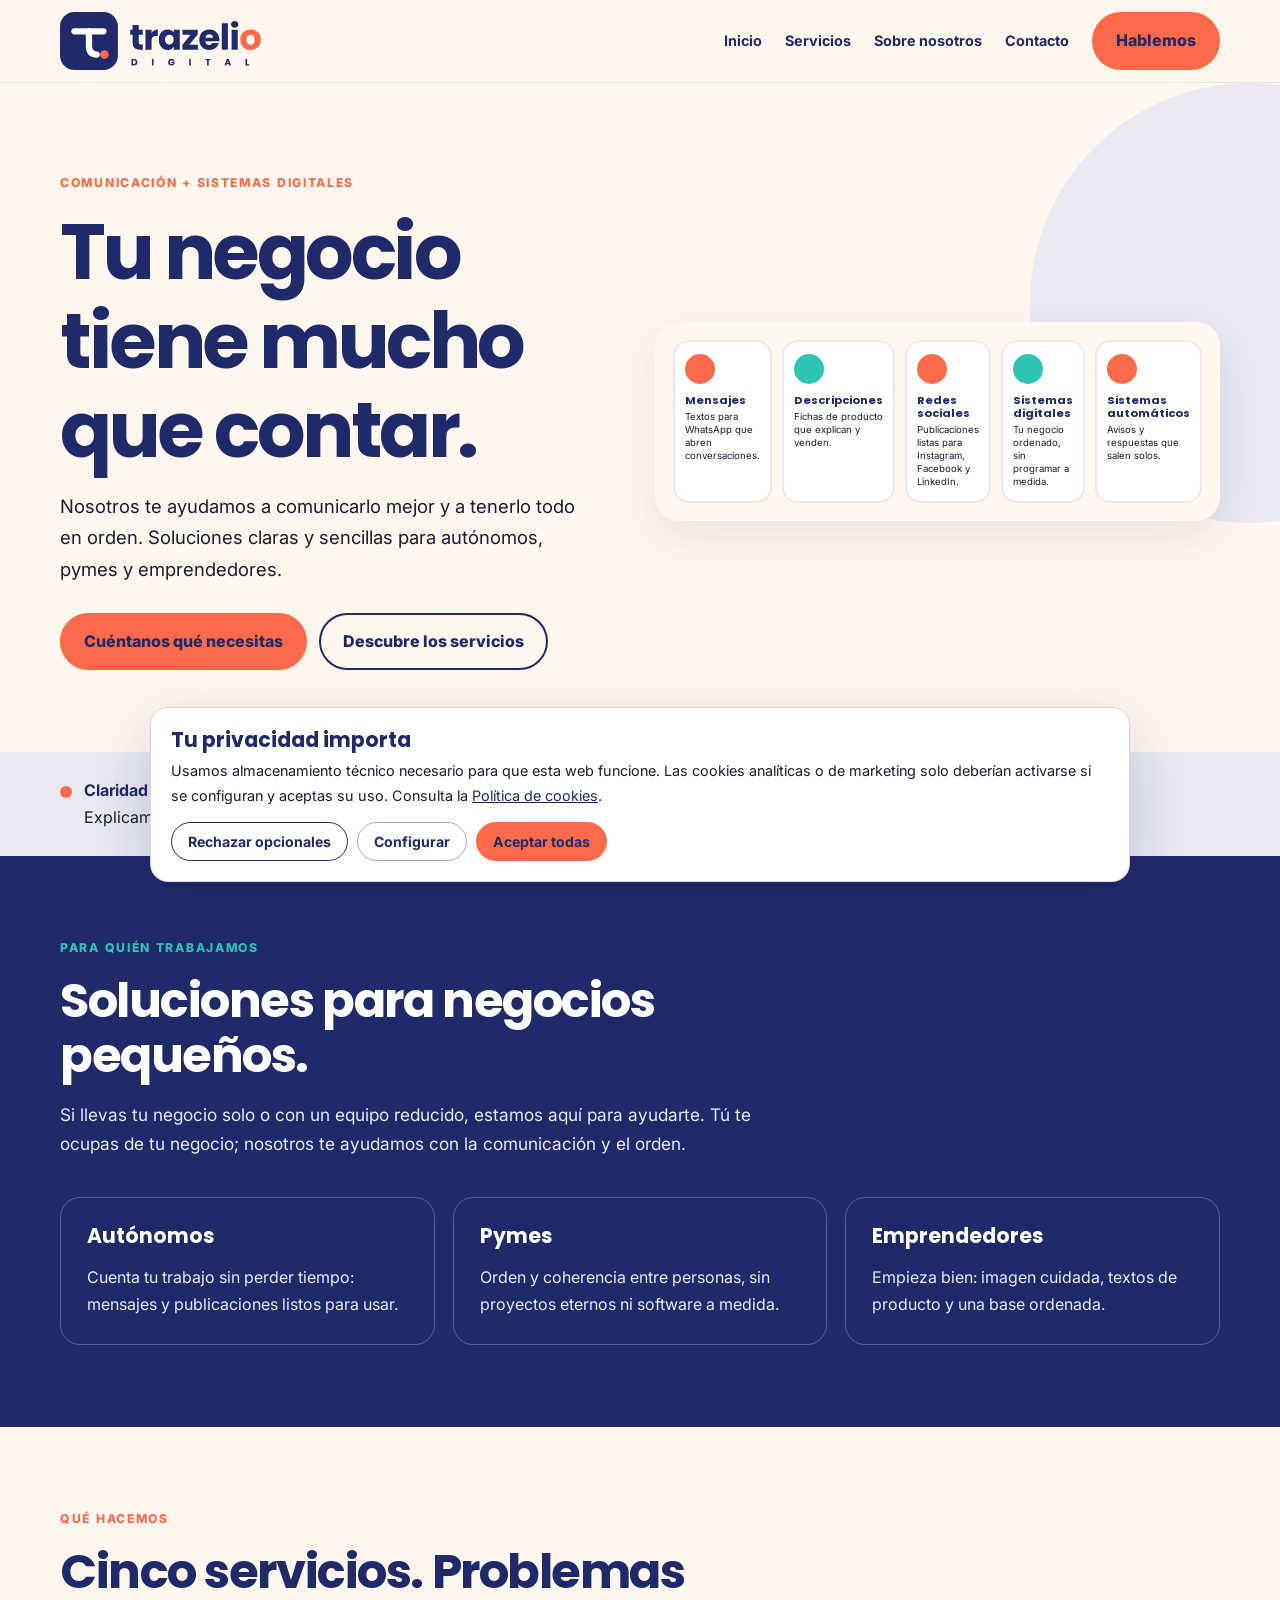
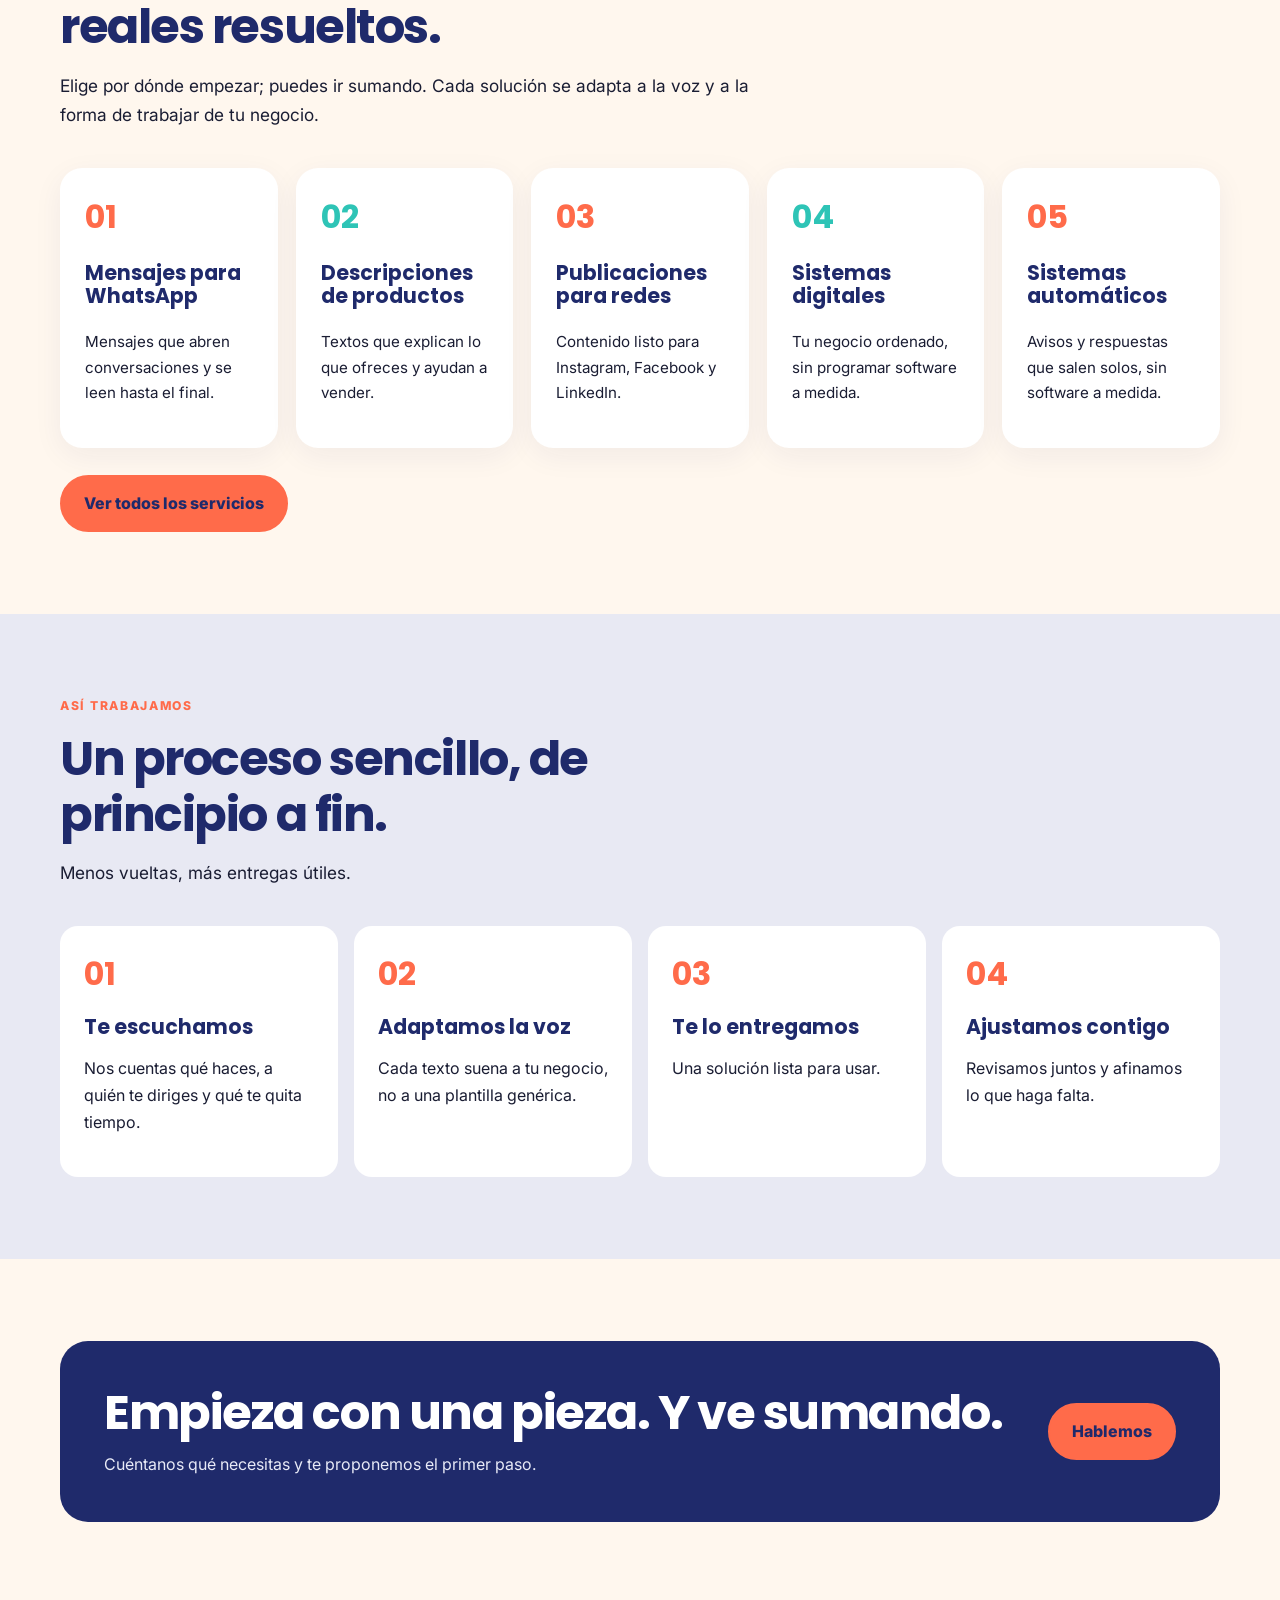
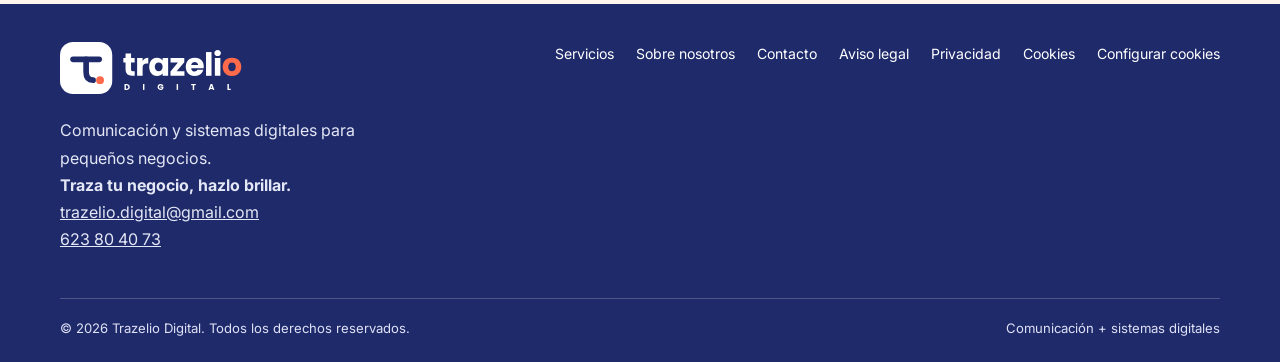
==== commit 1113fbec: "Update index.html" ====
--- a/index.html
+++ b/index.html
@@ -1,5 +1,5 @@
 <!doctype html><html lang="es"><head><meta charset="utf-8"><meta name="viewport" content="width=device-width, initial-scale=1"><meta name="theme-color" content="#1F2A6B"><link rel="icon" href="assets/trazelio-digital_avatar_perfil_cuadrado.png"><link rel="preconnect" href="https://fonts.googleapis.com"><link rel="preconnect" href="https://fonts.gstatic.com" crossorigin><link href="https://fonts.googleapis.com/css2?family=Inter:wght@400;500;600;700;800&family=Poppins:wght@500;600;700;800&display=swap" rel="stylesheet"><link rel="stylesheet" href="styles.css"><title>Trazelio Digital | Traza tu negocio, hazlo brillar</title><meta name="description" content="Comunicación y sistemas digitales para autónomos, pymes y emprendedores."></head><body><header><div class="wrap nav"><a class="brand" href="index.html" aria-label="Trazelio, inicio"><img src="assets/trazelio-digital_logo_color.svg" alt="Trazelio Digital"></a><button class="menu-toggle" aria-label="Abrir menú" aria-expanded="false">☰</button><nav class="navlinks"><a href="index.html">Inicio</a><a href="servicios.html">Servicios</a><a href="nosotros.html">Sobre nosotros</a><a href="contacto.html">Contacto</a><a class="btn" href="contacto.html">Hablemos</a></nav></div></header><main>
-<section class="hero"><div class="wrap hero-grid"><div><div class="eyebrow">Comunicación + sistemas digitales</div><h1>Tu negocio tiene mucho que contar.</h1><p>Nosotros te ayudamos a comunicarlo mejor y a tenerlo todo en orden. Soluciones claras y sencillas para autónomos, pymes y emprendedores.</p><div class="actions"><a class="btn" href="contacto.html">Cuéntanos qué necesitas</a><a class="btn secondary" href="servicios.html">Descubre los servicios</a></div></div><div class="hero-visual"><img src="assets/09_servicios.png" alt="Los cinco servicios de Trazelio: mensajes, descripciones, redes sociales, sistemas digitales y sistemas automáticos"></div></div></section>
+<section class="hero"><div class="wrap hero-grid"><div><div class="eyebrow">Comunicación + sistemas digitales</div><h1>Tu negocio tiene mucho que contar.</h1><p>Nosotros te ayudamos a comunicarlo mejor y a tenerlo todo en orden. Soluciones claras y sencillas para autónomos, pymes y emprendedores.</p><div class="actions"><a class="btn" href="contacto.html">Cuéntanos qué necesitas</a><a class="btn secondary" href="servicios.html">Descubre los servicios</a></div></div><div class="hero-visual hero-visual-mini"><div class="mini-grid" role="img" aria-label="Los cinco servicios de Trazelio"><div class="mc"><div class="mi coral"></div><h4>Mensajes</h4><p>Textos para WhatsApp que abren conversaciones.</p></div><div class="mc"><div class="mi teal"></div><h4>Descripciones</h4><p>Fichas de producto que explican y venden.</p></div><div class="mc"><div class="mi coral"></div><h4>Redes sociales</h4><p>Publicaciones listas para Instagram, Facebook y LinkedIn.</p></div><div class="mc"><div class="mi teal"></div><h4>Sistemas digitales</h4><p>Tu negocio ordenado, sin programar a medida.</p></div><div class="mc"><div class="mi coral"></div><h4>Sistemas automáticos</h4><p>Avisos y respuestas que salen solos.</p></div></div></div></div></section>
 <div class="band"><div class="wrap three"><div class="tick"><i></i><div><b>Claridad</b><span>Explicamos las cosas sin jerga.</span></div></div><div class="tick"><i></i><div><b>Cercanía</b><span>Escuchamos y hablamos como tú.</span></div></div><div class="tick"><i></i><div><b>Utilidad práctica</b><span>Soluciones que puedes usar hoy.</span></div></div></div></div>
 <section class="dark"><div class="wrap"><div class="section-head"><div class="eyebrow">Para quién trabajamos</div><h2>Soluciones para negocios pequeños.</h2><p>Si llevas tu negocio solo o con un equipo reducido, estamos aquí para ayudarte. Tú te ocupas de tu negocio; nosotros te ayudamos con la comunicación y el orden.</p></div><div class="audience-cards"><article class="audience-card"><h3>Autónomos</h3><p>Cuenta tu trabajo sin perder tiempo: mensajes y publicaciones listos para usar.</p></article><article class="audience-card"><h3>Pymes</h3><p>Orden y coherencia entre personas, sin proyectos eternos ni software a medida.</p></article><article class="audience-card"><h3>Emprendedores</h3><p>Empieza bien: imagen cuidada, textos de producto y una base ordenada.</p></article></div></div></section>
 <section><div class="wrap"><div class="section-head"><div class="eyebrow">Qué hacemos</div><h2>Cinco servicios. Problemas reales resueltos.</h2><p>Elige por dónde empezar; puedes ir sumando. Cada solución se adapta a la voz y a la forma de trabajar de tu negocio.</p></div><div class="cards"><article class="card"><div class="num">01</div><h3>Mensajes para WhatsApp</h3><p>Mensajes que abren conversaciones y se leen hasta el final.</p></article><article class="card"><div class="num">02</div><h3>Descripciones de productos</h3><p>Textos que explican lo que ofreces y ayudan a vender.</p></article><article class="card"><div class="num">03</div><h3>Publicaciones para redes</h3><p>Contenido listo para Instagram, Facebook y LinkedIn.</p></article><article class="card"><div class="num">04</div><h3>Sistemas digitales</h3><p>Tu negocio ordenado, sin programar software a medida.</p></article><article class="card"><div class="num">05</div><h3>Sistemas automáticos</h3><p>Avisos y respuestas que salen solos, sin software a medida.</p></article></div><div class="actions"><a class="btn" href="servicios.html">Ver todos los servicios</a></div></div></section>
--- a/styles.css
+++ b/styles.css
@@ -16,3 +16,12 @@
 .cookie-banner{position:fixed;z-index:100;bottom:18px;left:18px;right:18px;max-width:980px;margin:auto;background:#fff;border:1px solid #d8d9e5;border-radius:18px;padding:20px;box-shadow:0 20px 60px #10143230;display:none}.cookie-banner.show{display:block}.cookie-banner h3{margin:0 0 7px}.cookie-banner p{font-size:.9rem;margin:0 0 14px}.cookie-actions{display:flex;gap:9px;flex-wrap:wrap}.cookie-actions button{cursor:pointer;font:700 .88rem Inter;padding:10px 16px;border-radius:999px;border:1px solid var(--blue);background:#fff;color:var(--blue)}.cookie-actions .accept{background:var(--coral);border-color:var(--coral)}.cookie-actions .reject{background:#fff}.cookie-actions .config{border-color:#a9acc0}.cookie-settings{display:none;margin-top:12px;padding-top:12px;border-top:1px solid var(--mist)}.cookie-settings.show{display:block}.cookie-settings label{display:block;margin:8px 0}.cookie-settings input{margin-right:8px}
 @media(max-width:920px){.hero-grid,.feature,.contact-grid{grid-template-columns:1fr}.cards{grid-template-columns:repeat(2,1fr)}.steps{grid-template-columns:repeat(2,1fr)}.hero-visual{max-height:380px}.hero-visual img{max-height:380px;object-fit:contain}}
 @media(max-width:680px){.wrap{width:calc(100% - 32px)}.nav{min-height:70px}.brand img{width:170px}.menu-toggle{display:block}.navlinks{display:none;position:absolute;left:0;right:0;top:70px;background:var(--cream);padding:18px 22px 24px;box-shadow:var(--shadow);flex-direction:column;align-items:stretch;gap:16px}.navlinks.open{display:flex}.navlinks .btn{text-align:center}.hero{padding:62px 0}.three,.audience-cards,.detail-grid{grid-template-columns:1fr}.cards{grid-template-columns:1fr}.card h3{min-height:0}.steps{grid-template-columns:1fr 1fr}section{padding:62px 0}.cta{padding:28px;display:block}.cta .btn{margin-top:20px}.page-hero{padding:55px 0 45px}.footer-top,.footer-bottom{flex-direction:column}.footer-links{justify-content:flex-start}.cookie-banner{left:10px;right:10px;bottom:10px}.cookie-actions button{flex:1}}
+.hero-visual-mini{background:transparent;box-shadow:none;overflow:visible}
+.mini-grid{display:grid;grid-template-columns:repeat(5,1fr);gap:10px;background:var(--cream);border-radius:24px;padding:18px;box-shadow:var(--shadow)}
+.mini-grid .mc{background:#fff;border:2px solid var(--mist);border-radius:16px;padding:12px 10px}
+.mini-grid .mi{width:30px;height:30px;border-radius:50%;margin-bottom:10px}
+.mini-grid .coral{background:var(--coral)}
+.mini-grid .teal{background:var(--teal)}
+.mini-grid h4{font-family:Poppins,Arial,sans-serif;font-size:.7rem;margin:0 0 4px;color:var(--blue);line-height:1.2}
+.mini-grid p{font-size:.6rem;margin:0;line-height:1.35;color:var(--ink)}
+@media(max-width:920px){.mini-grid{grid-template-columns:repeat(2,1fr)}}
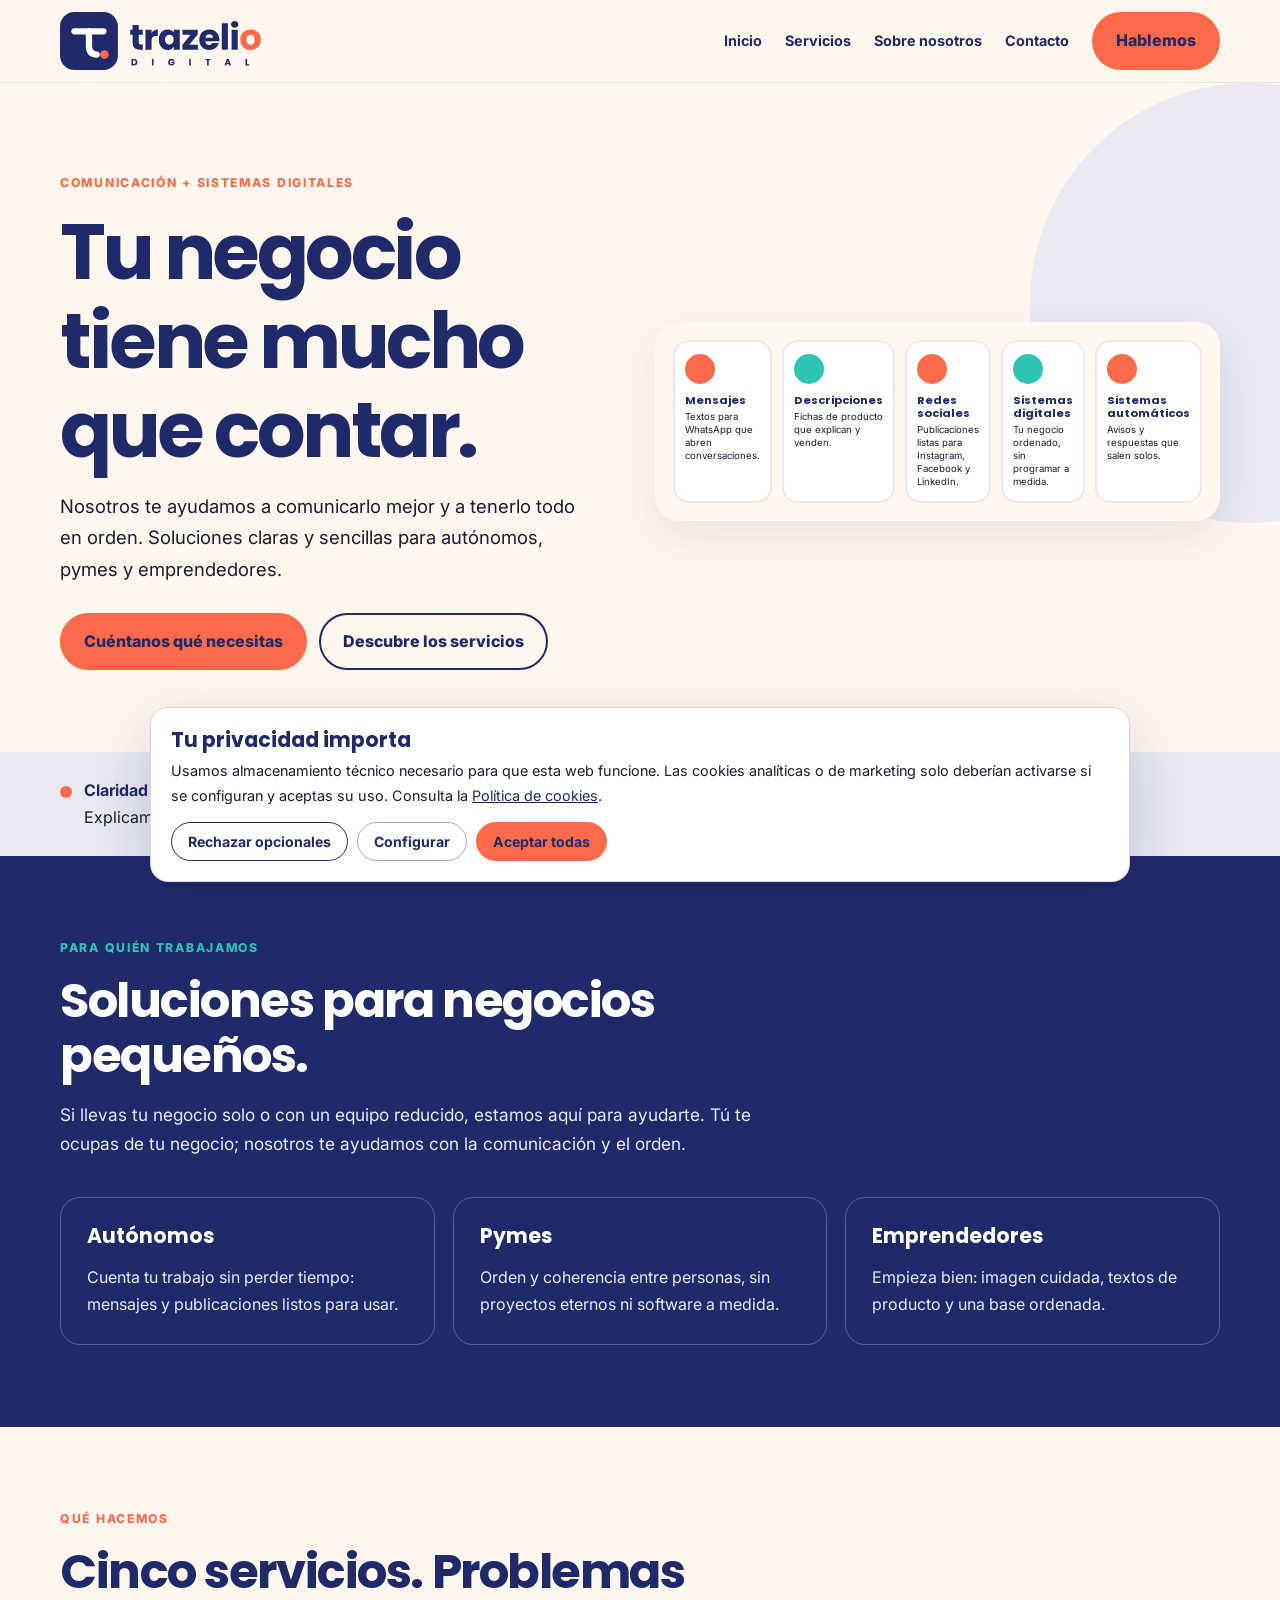
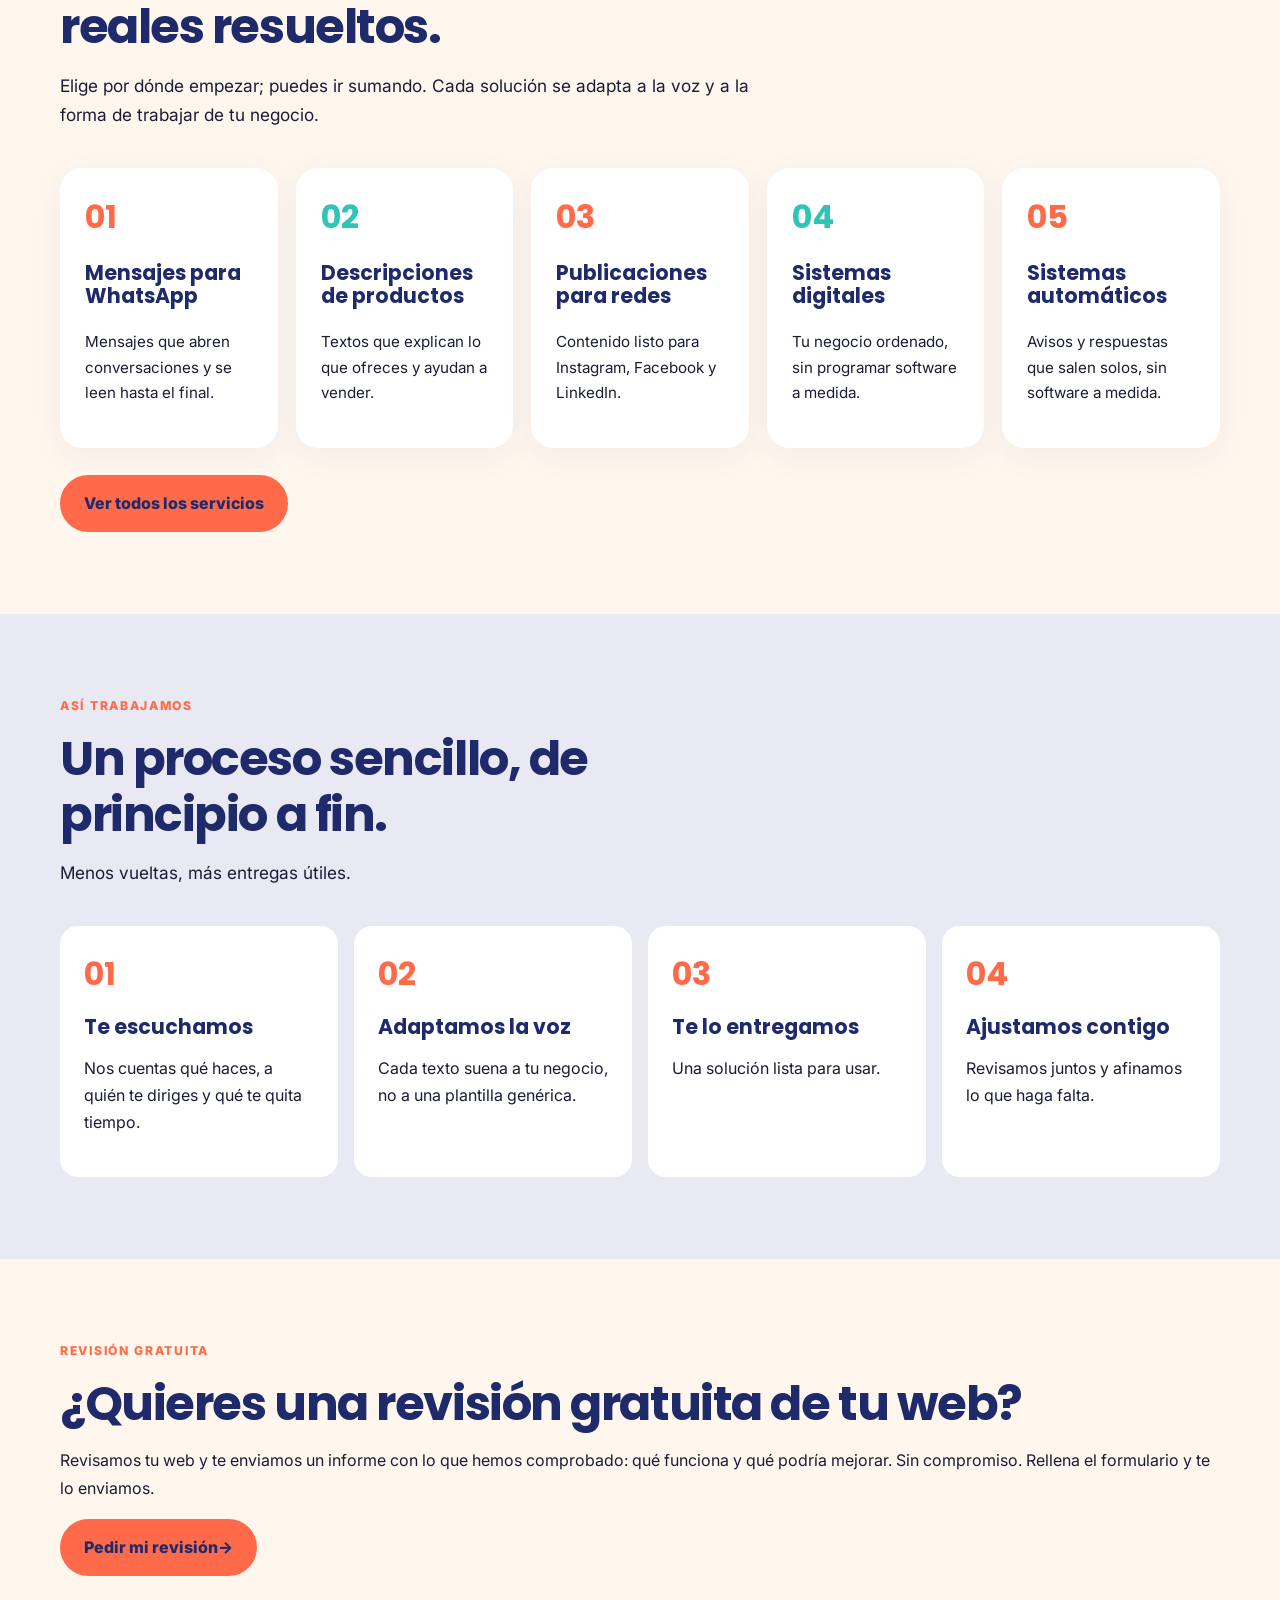
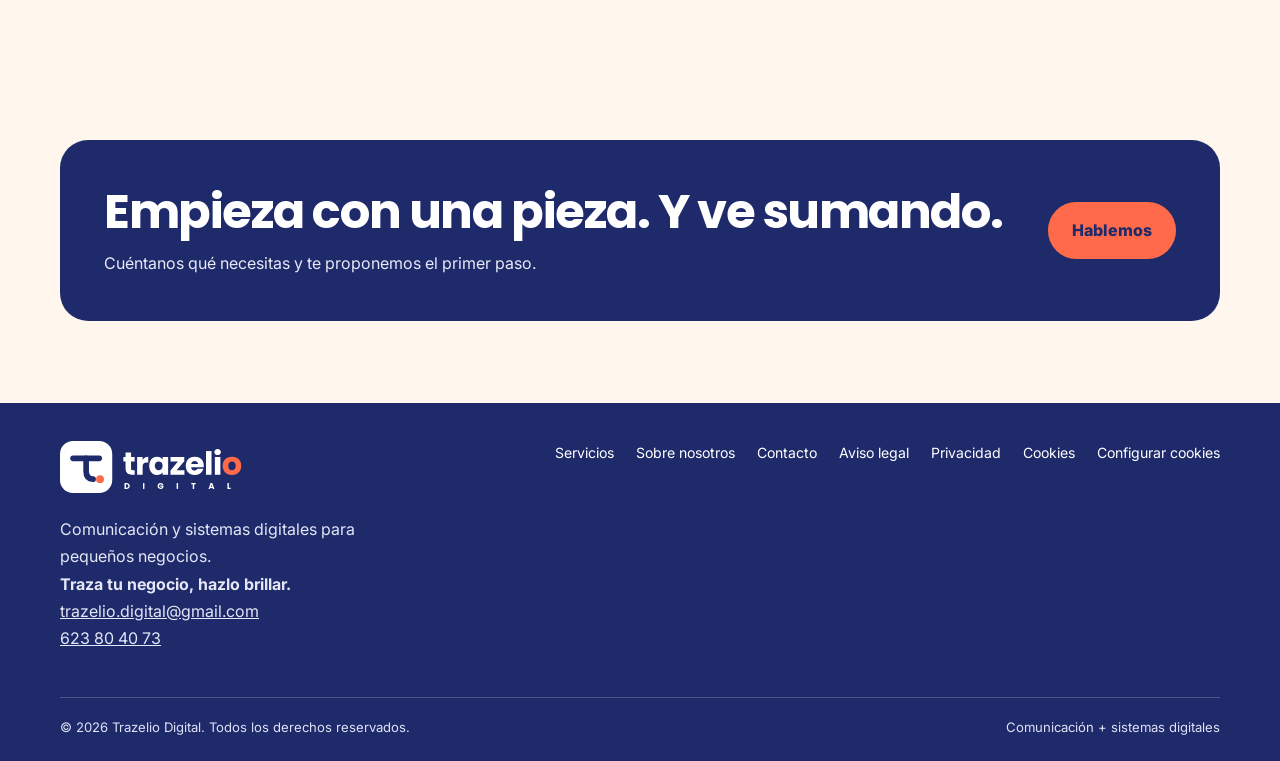
==== commit 4da01727: "Añade bloque de revisión web gratuita en inicio" ====
--- a/index.html
+++ b/index.html
@@ -4,5 +4,6 @@
 <section class="dark"><div class="wrap"><div class="section-head"><div class="eyebrow">Para quién trabajamos</div><h2>Soluciones para negocios pequeños.</h2><p>Si llevas tu negocio solo o con un equipo reducido, estamos aquí para ayudarte. Tú te ocupas de tu negocio; nosotros te ayudamos con la comunicación y el orden.</p></div><div class="audience-cards"><article class="audience-card"><h3>Autónomos</h3><p>Cuenta tu trabajo sin perder tiempo: mensajes y publicaciones listos para usar.</p></article><article class="audience-card"><h3>Pymes</h3><p>Orden y coherencia entre personas, sin proyectos eternos ni software a medida.</p></article><article class="audience-card"><h3>Emprendedores</h3><p>Empieza bien: imagen cuidada, textos de producto y una base ordenada.</p></article></div></div></section>
 <section><div class="wrap"><div class="section-head"><div class="eyebrow">Qué hacemos</div><h2>Cinco servicios. Problemas reales resueltos.</h2><p>Elige por dónde empezar; puedes ir sumando. Cada solución se adapta a la voz y a la forma de trabajar de tu negocio.</p></div><div class="cards"><article class="card"><div class="num">01</div><h3>Mensajes para WhatsApp</h3><p>Mensajes que abren conversaciones y se leen hasta el final.</p></article><article class="card"><div class="num">02</div><h3>Descripciones de productos</h3><p>Textos que explican lo que ofreces y ayudan a vender.</p></article><article class="card"><div class="num">03</div><h3>Publicaciones para redes</h3><p>Contenido listo para Instagram, Facebook y LinkedIn.</p></article><article class="card"><div class="num">04</div><h3>Sistemas digitales</h3><p>Tu negocio ordenado, sin programar software a medida.</p></article><article class="card"><div class="num">05</div><h3>Sistemas automáticos</h3><p>Avisos y respuestas que salen solos, sin software a medida.</p></article></div><div class="actions"><a class="btn" href="servicios.html">Ver todos los servicios</a></div></div></section>
 <section style="background:var(--mist)"><div class="wrap"><div class="section-head"><div class="eyebrow">Así trabajamos</div><h2>Un proceso sencillo, de principio a fin.</h2><p>Menos vueltas, más entregas útiles.</p></div><div class="steps"><article class="step"><span>01</span><h3>Te escuchamos</h3><p>Nos cuentas qué haces, a quién te diriges y qué te quita tiempo.</p></article><article class="step"><span>02</span><h3>Adaptamos la voz</h3><p>Cada texto suena a tu negocio, no a una plantilla genérica.</p></article><article class="step"><span>03</span><h3>Te lo entregamos</h3><p>Una solución lista para usar.</p></article><article class="step"><span>04</span><h3>Ajustamos contigo</h3><p>Revisamos juntos y afinamos lo que haga falta.</p></article></div></div></section>
+<section class="review-section"><div class="wrap"><div class="review-box"><div class="review-copy"><div class="eyebrow">Revisión gratuita</div><h2>¿Quieres una revisión gratuita de tu web?</h2><p>Revisamos tu web y te enviamos un informe con lo que hemos comprobado: qué funciona y qué podría mejorar. Sin compromiso. Rellena el formulario y te lo enviamos.</p></div><a class="btn review-button" href="https://forms.gle/Q3stLAae47exXsqVA" target="_blank" rel="noopener noreferrer">Pedir mi revisión <span aria-hidden="true">→</span></a></div></div></section>
 <section><div class="wrap"><div class="cta"><div><h2>Empieza con una pieza. Y ve sumando.</h2><p>Cuéntanos qué necesitas y te proponemos el primer paso.</p></div><a class="btn" href="contacto.html">Hablemos</a></div></div></section>
 </main><footer><div class="wrap"><div class="footer-top"><div><img class="footer-logo" src="assets/trazelio-digital_logo_blanco.svg" alt="Trazelio Digital"><p style="max-width:360px;margin-top:15px;color:#e4e7f5">Comunicación y sistemas digitales para pequeños negocios.<br><strong>Traza tu negocio, hazlo brillar.</strong><br><a href="mailto:trazelio.digital@gmail.com" style="color:#e4e7f5">trazelio.digital@gmail.com</a><br><a href="tel:+34623804073" style="color:#e4e7f5">623 80 40 73</a></p></div><nav class="footer-links"><a href="servicios.html">Servicios</a><a href="nosotros.html">Sobre nosotros</a><a href="contacto.html">Contacto</a><a href="aviso-legal.html">Aviso legal</a><a href="privacidad.html">Privacidad</a><a href="cookies.html">Cookies</a><a href="#" data-open-cookies>Configurar cookies</a></nav></div><div class="footer-bottom"><span>© <span id="year">2026</span> Trazelio Digital. Todos los derechos reservados.</span><span>Comunicación + sistemas digitales</span></div></div></footer><aside class="cookie-banner" role="dialog" aria-label="Preferencias de cookies" aria-live="polite"><h3>Tu privacidad importa</h3><p>Usamos almacenamiento técnico necesario para que esta web funcione. Las cookies analíticas o de marketing solo deberían activarse si se configuran y aceptas su uso. Consulta la <a href="cookies.html">Política de cookies</a>.</p><div class="cookie-actions"><button class="reject" data-cookie="reject">Rechazar opcionales</button><button class="config" data-cookie="settings">Configurar</button><button class="accept" data-cookie="accept">Aceptar todas</button></div><div class="cookie-settings"><label><input type="checkbox" checked disabled> Técnicas necesarias (siempre activas)</label><label><input id="cookie-analytics" type="checkbox"> Analíticas</label><label><input id="cookie-marketing" type="checkbox"> Marketing</label><div class="cookie-actions"><button data-cookie="save">Guardar selección</button></div></div></aside><script src="script.js"></script><script>document.getElementById('year').textContent=new Date().getFullYear();</script></body></html>
